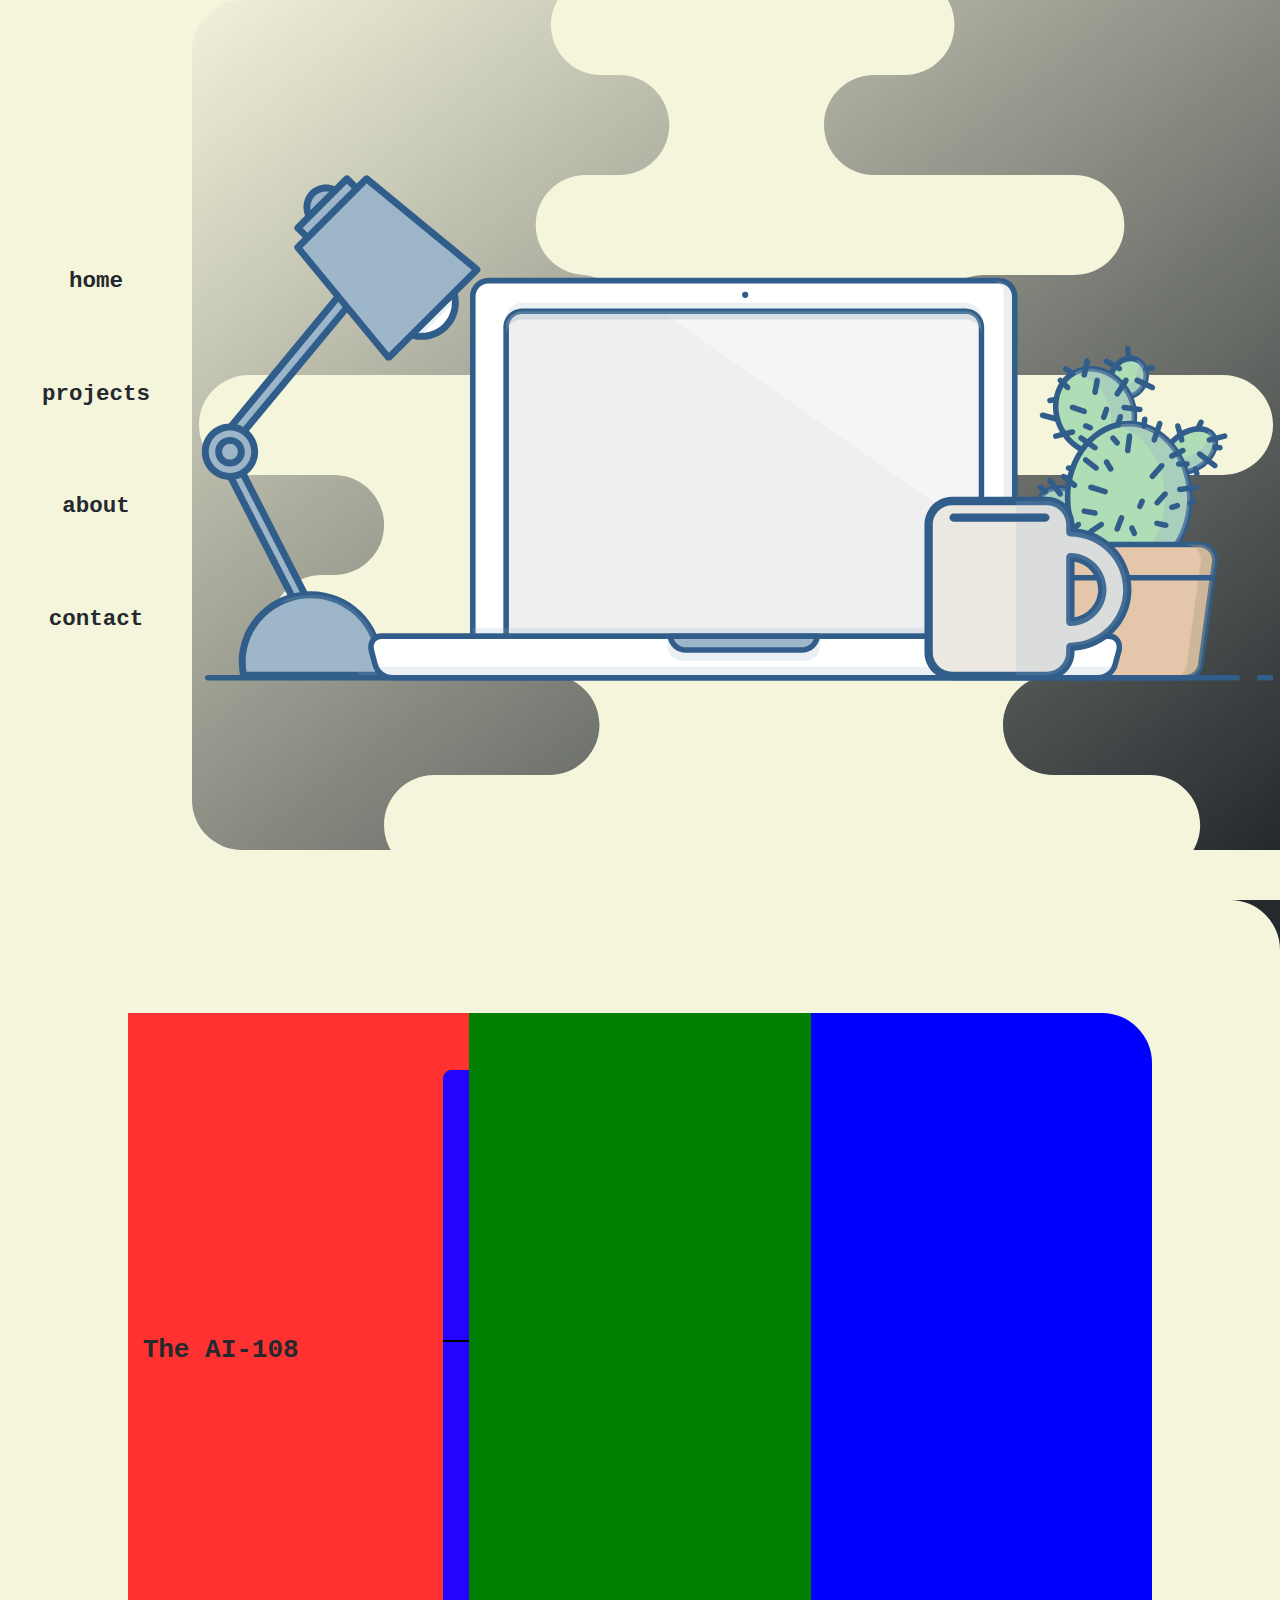
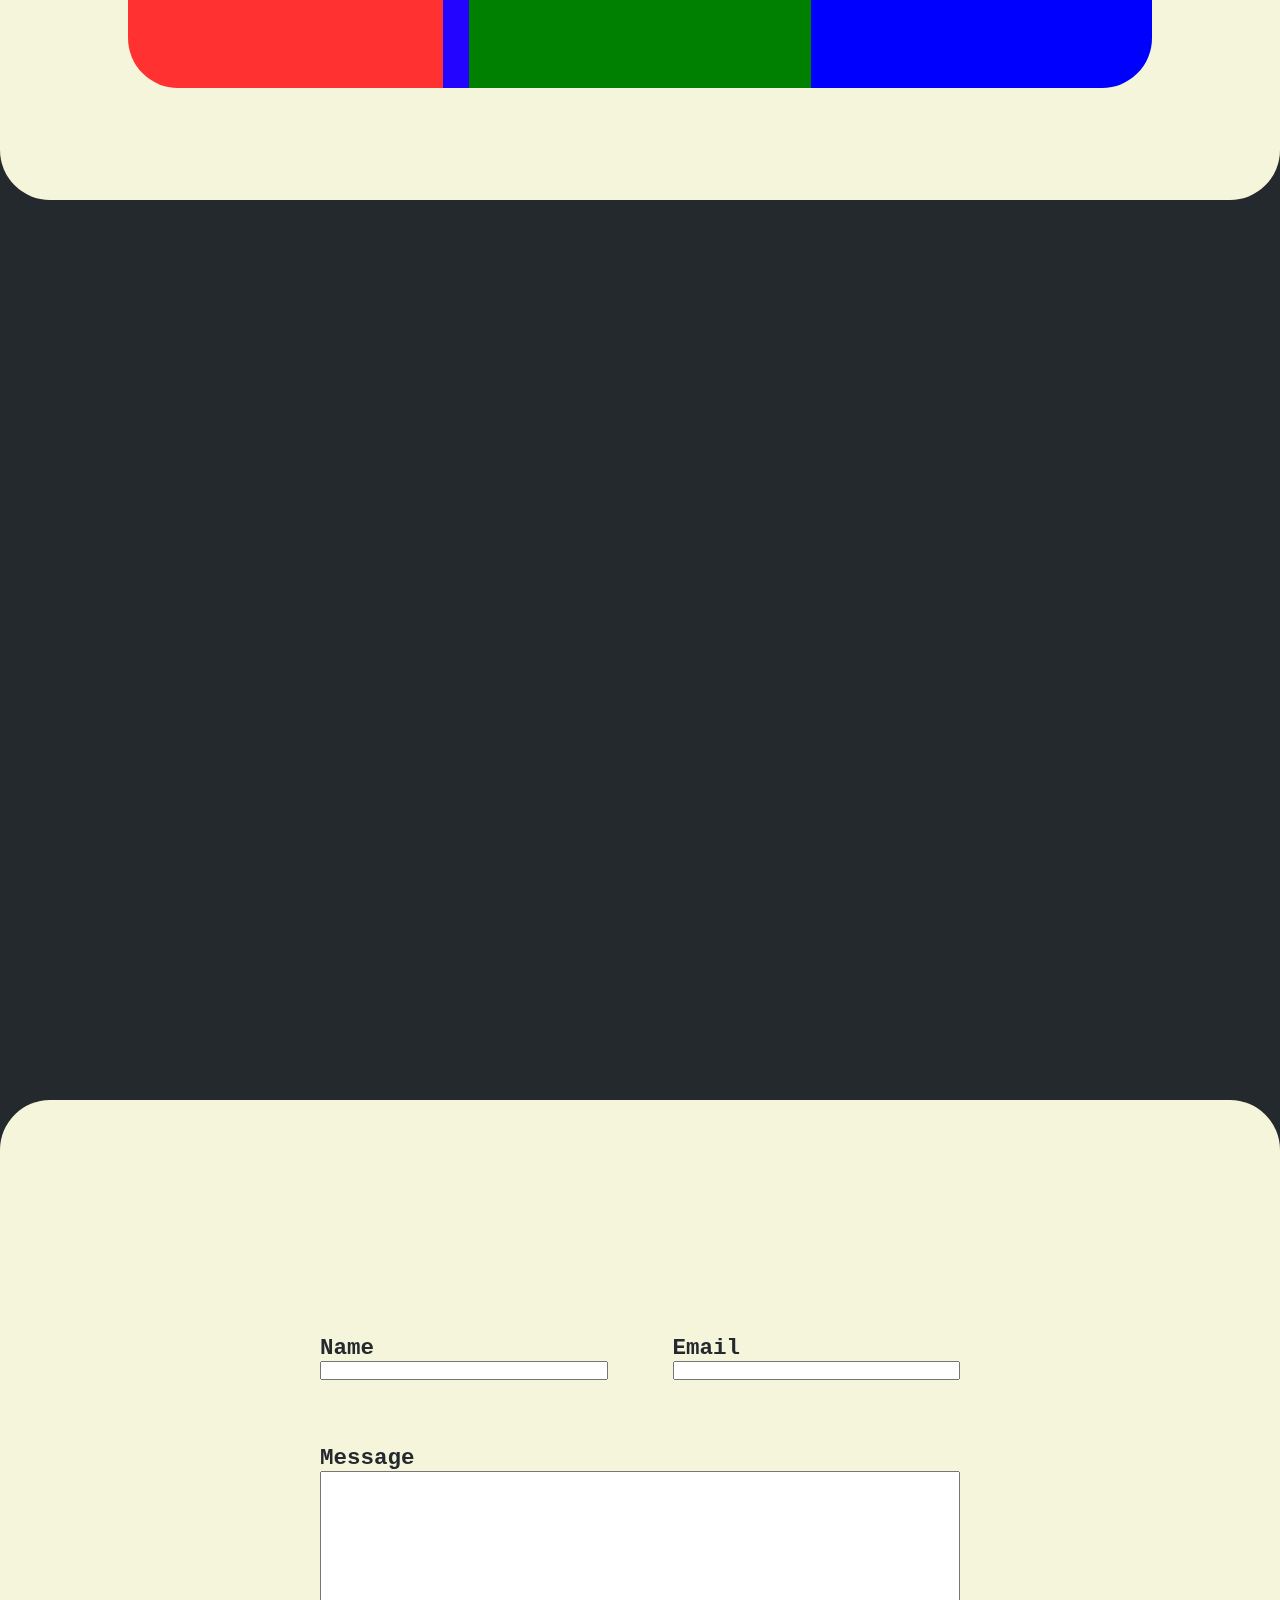
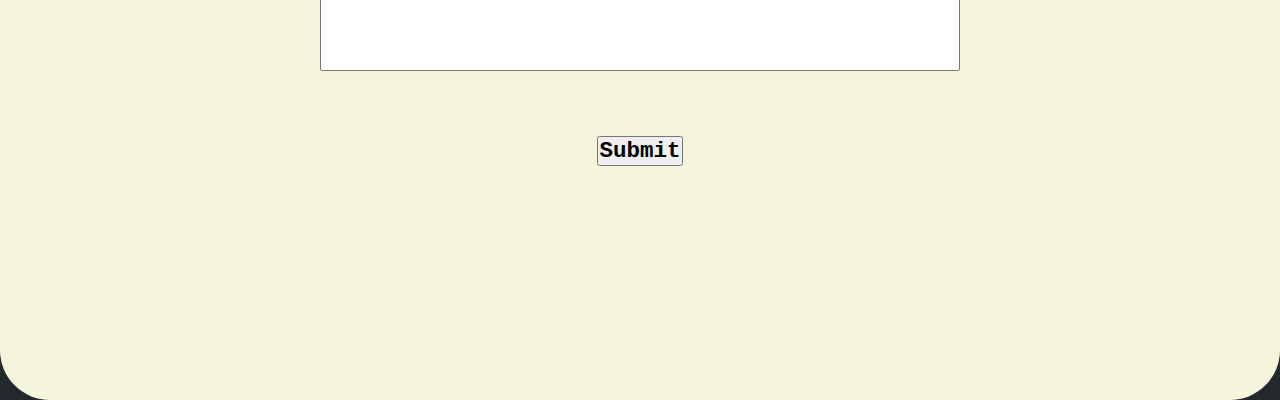
==== index.html @ c9a63738 "Begin Refactoring Code for Responsiveness" ====
<!DOCTYPE html>
<html lang="en">
<head>
    <meta charset="UTF-8">
    <meta name="viewport" content="width=device-width, initial-scale=1.0">
    <title>sadSackCode</title>
    <script src="https://kit.fontawesome.com/7a37f136d9.js" crossorigin="anonymous"></script>
    <link rel="stylesheet" href="style.css">
</head>


<body>

    <nav>
        
        <a class="home__github" href="https://github.com/sadSackCode" target="_blank">
            <i class="home__github__logo fab fa-github"></i>
            <h1 class="home__github__word">github</h1>
        </a>
    
        <ul class="nav-bar">
    
            <li class="nav-bar__home">
                <a href="#home">
                    <h2>home</h2>
                </a>
            </li>
    
            <li class="nav-bar__projects">
                <a href="#projects">
                    <h2>projects</h2>
                </a>
            </li>
    
            <li class="nav-bar__about">
                <a href="#about">
                    <h2>about</h2>
                </a>
            </li>
    
            <li class="nav-bar__contact">
                <a href="#contact">
                    <h2>contact</h2>
                </a>
            </li>
        </ul>

        <ul class="nav-bar-hor nav-bar-hor--hidden">
    
            <li class="nav-bar-hor beige">
                <a href="#home">
                    <h2>home</h2>
                </a>
            </li>
    
            <li class="nav-bar-hor beige">
                <a href="#projects">
                    <h2>projects</h2>
                </a>
            </li>
    
            <li class="nav-bar-hor beige">
                <a href="#about">
                    <h2>about</h2>
                </a>
            </li>
    
            <li class="nav-bar-hor beige">
                <a href="#contact">
                    <h2>contact</h2>
                </a>
            </li>
        </ul>
    </nav>

    <section id="home" class="home">
        <div class="home__image">

            <img class="home__image__background home__image__cloud" src="./resources/cloud.svg">
            <img class="home__image__background home__image__cactus" src="./resources/cactus.svg">
            <img class="home__image__background home__image__lamp" src="./resources/lamp.svg">
            <img class="home__image__background home__image__laptop" src="./resources/laptop.svg">
            <img class="home__image__background home__image__coffeeMug" src="./resources/coffee_mug.svg">
            <img class="home__image__background home__image__table" src="./resources/table.svg">

        </div>
    </section>

    <section id="projects" class="projects">
        <div class="projects__container">

            <a href="" target="_blank" class="projects__project" >
                <h1>The AI-108</h1>
                <img src="/resources/pictures/calculator.png" alt="calculator" class="projects__project__image">
            </a>

            <div class="projects__project"></div>

            <div class="projects__project"></div>

        </div>
    </section>

    <section id="about" class="about">

        <div class="about__card about__card--1">
            <p class="about__text">“We have to continually be jumping off cliffs and developing our wings on the way down” It’s pretty much my life’s theme. It’s how I approached my long standing career in the entertainment industry, my entry into fatherhood, and it’s why I excel as a front-end developer. My driving force to continually learn and self-teach invents new ways of thinking and approach.<br><br>I am proficient in Vanilla Javascript, HTML and CSS — acquiring new skills regularly. I aspire to have a positive influence on technology that is ethically sound and gains the trust of consumers.</p>
        </div>

        <div class="about__card about__card--2">
            <img class="about__photo" src="./resources/pictures/portfolio_image7.JPG" alt="">
        </div>

        <div class="about__card about__card--3">
            <img src="./resources/pictures/portfolio_image5.jpg" alt="" class="about__photo">
        </div>

        <div class="about__card about__card--4">
            <p class="about__text">Lorem ipsum dolor sit amet consectetur, adipisicing elit. Fugiat ducimus totam iusto soluta deleniti illo neque reiciendis dolore, veritatis laudantium corporis tempore vero voluptates. Officia maxime est similique laborum ad libero veniam vitae aut deserunt inventore, ducimus suscipit voluptatem iusto rem cumque? Sequi expedita magnam repellat autem mollitia animi corporis adipisci, at libero in neque aliquid quibusdam consequatur modi voluptas.</p>
        </div>
    </section>

    <section id="contact" class="contact">
        <form class="contact__form" action="results.html" method="GET">
            
            <div id="contact__name" class=contact__form__element>
                <label class="contact__form__label" for="name"><h2>Name</h2></label>
                <input id="name" class="contact__form__input" name="name" type="text" required>
            </div>

            <div id="contact__email" class=contact__form__element>
                <label class="contact__form__label" for="email"><h2>Email</h2></label>
                <input id="email" class="contact__form__input" name="email" type="email" required>
            </div>

            <div id="contact__message" class=contact__form__element>
                <label class="contact__form__label" for="message"><h2>Message</h2></label>
                <textarea id="message" class="contact__form__input contact__form__textarea" name="message" required></textarea>
            </div>

            <button id="contact__submit" type="submit"><h2>Submit</h2></button>
        </form>
    </section>

    <script src="main.js"></script>

</body>
</html>
---- style.css ----
*,
*::before,
*::after {
  margin: 0;
  padding: 0;
  -webkit-box-sizing: border-box;
          box-sizing: border-box;
  font-family: monospace;
}

html {
  width: 100vw;
  overflow: hidden;
  scroll-behavior: smooth;
  overflow-y: scroll;
  -ms-scroll-snap-type: y mandatory;
      scroll-snap-type: y mandatory;
}

body {
  color: #24292e;
  position: relative;
}

section {
  width: 100%;
  height: 100vh;
  scroll-snap-align: start;
}

nav {
  width: 100vw;
  height: 100%;
  display: -ms-grid;
  display: grid;
  -ms-grid-columns: 15vw 1fr;
      grid-template-columns: 15vw 1fr;
  -ms-grid-rows: 25vh 1fr 325vh;
      grid-template-rows: 25vh 1fr 325vh;
      grid-template-areas: "github     nav-bar-hor" "nav-bar    ." ".          .";
  position: absolute;
}

li {
  list-style: none;
}

a {
  color: #24292e;
  text-decoration: none;
}

h2 {
  font-size: clamp(1rem, 2.5vh, 5rem);
}

#contact__name {
  -ms-grid-row: 1;
  -ms-grid-column: 1;
  grid-area: name;
}

#contact__email {
  -ms-grid-row: 1;
  -ms-grid-column: 2;
  grid-area: email;
}

#contact__message {
  -ms-grid-row: 2;
  -ms-grid-column: 1;
  -ms-grid-column-span: 2;
  grid-area: message;
}

#contact__submit {
  -ms-grid-row: 3;
  -ms-grid-column: 1;
  -ms-grid-column-span: 2;
  grid-area: submit;
}

.nav-bar {
  width: 100%;
  height: 100%;
  -ms-grid-row: 2;
  -ms-grid-column: 1;
  grid-area: nav-bar;
  display: -ms-grid;
  display: grid;
  -ms-grid-rows: (1fr)[4];
      grid-template-rows: repeat(4, 1fr);
  -webkit-box-align: center;
      -ms-flex-align: center;
          align-items: center;
}

.nav-bar-hor {
  width: 100%;
  -ms-grid-row: 1;
  -ms-grid-column: 2;
  grid-area: nav-bar-hor;
  -ms-grid-column: 1;
      grid-column-start: 1;
  display: -webkit-box;
  display: -ms-flexbox;
  display: flex;
  -webkit-box-pack: space-evenly;
      -ms-flex-pack: space-evenly;
          justify-content: space-evenly;
  -webkit-box-align: start;
      -ms-flex-align: start;
          align-items: start;
  position: -webkit-sticky;
  position: sticky;
  top: 2vh;
  -webkit-transform: translateX(0);
          transform: translateX(0);
  -webkit-transition: -webkit-transform 200ms;
  transition: -webkit-transform 200ms;
  transition: transform 200ms;
  transition: transform 200ms, -webkit-transform 200ms;
}

.nav-bar-hor--hidden {
  -webkit-transform: translateX(-100%);
          transform: translateX(-100%);
}

.nav-bar__home, .nav-bar__projects, .nav-bar__about, .nav-bar__contact {
  text-align: center;
}

.nav-bar__home > a, .nav-bar__projects > a, .nav-bar__about > a, .nav-bar__contact > a {
  width: 100%;
  background-color: beige;
  border-radius: 20px;
  padding: 0.5em 1em;
  display: inline-block;
}

.home {
  background-color: beige;
  grid-area: home;
  z-index: -1;
}

.home__image {
  width: 85%;
  height: calc(100vh - 50px);
  border-radius: 50px 0 0 50px;
  background-image: -webkit-gradient(linear, left top, right bottom, from(rgba(36, 41, 46, 0.01)), to(#24292e));
  background-image: linear-gradient(to bottom right, rgba(36, 41, 46, 0.01), #24292e);
  display: -ms-grid;
  display: grid;
  place-items: center;
  position: relative;
  float: right;
  overflow: hidden;
}

.home__image__background {
  height: 100vh;
  position: absolute;
  -webkit-transform-origin: 70% 80%;
          transform-origin: 70% 80%;
  -webkit-animation-play-state: paused;
          animation-play-state: paused;
  -webkit-animation-delay: calc(var(--scroll) * -2000ms);
          animation-delay: calc(var(--scroll) * -2000ms);
  -webkit-animation-duration: 1000ms;
          animation-duration: 1000ms;
  -webkit-animation-iteration-count: 1;
          animation-iteration-count: 1;
  -webkit-animation-fill-mode: both;
          animation-fill-mode: both;
}

.home__image__cactus {
  -webkit-animation-name: cactusFly;
          animation-name: cactusFly;
}

.home__image__coffeeMug {
  -webkit-animation-name: mugFall;
          animation-name: mugFall;
}

.home__image__table {
  -webkit-animation-name: tableFall;
          animation-name: tableFall;
  -webkit-animation-duration: 500ms;
          animation-duration: 500ms;
}

.home__image__lamp {
  -webkit-animation-name: lampFall;
          animation-name: lampFall;
  -webkit-animation-timing-function: ease-in;
          animation-timing-function: ease-in;
}

.home__image__laptop {
  -webkit-animation-name: laptopFall;
          animation-name: laptopFall;
}

.home__github {
  width: 100%;
  height: 20%;
  -ms-grid-row: 1;
  -ms-grid-column: 1;
  grid-area: github;
  display: -ms-grid;
  display: grid;
      grid-template-areas: "logo";
  place-items: center;
  place-self: center;
}

.home__github:hover .home__github__logo,
.home__github:focus .home__github__logo {
  -webkit-transform: translateX(-5vw);
          transform: translateX(-5vw);
}

.home__github:hover .home__github__word,
.home__github:focus .home__github__word {
  -webkit-transform: translateX(0);
          transform: translateX(0);
  -webkit-clip-path: inset(0%);
          clip-path: inset(0%);
}

.home__github__logo {
  -ms-grid-row: 1;
  -ms-grid-column: 1;
  grid-area: logo;
  font-size: 4vw;
  padding: 0.1em;
  border-radius: 50%;
  color: #24292e;
  background-color: beige;
  position: relative;
  z-index: 20;
  -webkit-transition: -webkit-transform 200ms;
  transition: -webkit-transform 200ms;
  transition: transform 200ms;
  transition: transform 200ms, -webkit-transform 200ms;
}

.home__github__word {
  width: 100%;
  font-size: clamp(1rem, 1.5vw, 5rem);
  text-align: right;
  padding: 0.125em 1em;
  border-radius: 0 30px 30px 0;
  color: beige;
  background-color: #24292e;
  -ms-grid-row: 1;
  -ms-grid-column: 1;
  grid-area: logo;
  position: relative;
  z-index: 15;
  -webkit-transform: translateX(-50%);
          transform: translateX(-50%);
  -webkit-clip-path: inset(0% 50% 0% 0%);
          clip-path: inset(0% 50% 0% 0%);
  -webkit-transition: -webkit-transform 200ms, -webkit-clip-path 200ms;
  transition: -webkit-transform 200ms, -webkit-clip-path 200ms;
  transition: transform 200ms, clip-path 200ms;
  transition: transform 200ms, clip-path 200ms, -webkit-transform 200ms, -webkit-clip-path 200ms;
}

.projects {
  border-radius: 0 50px 50px 50px;
  background-color: beige;
  display: -ms-grid;
  display: grid;
  justify-items: center;
  -webkit-box-align: center;
      -ms-flex-align: center;
          align-items: center;
  top: -50px;
}

.projects::before {
  content: "";
  width: 100%;
  height: 100%;
  background-color: #24292e;
  position: absolute;
  top: 0;
  left: 0;
  z-index: -1;
}

.projects__container {
  width: 80%;
  height: 75%;
  border-radius: 0 50px 50px 50px;
  overflow: hidden;
  display: -webkit-box;
  display: -ms-flexbox;
  display: flex;
}

.projects__project {
  width: 1%;
  height: 100%;
  -webkit-box-flex: 1;
      -ms-flex-positive: 1;
          flex-grow: 1;
  -webkit-transition: flex-grow 500ms 100ms ease-in-out, -webkit-box-flex 500ms 100ms ease-in-out;
  transition: flex-grow 500ms 100ms ease-in-out, -webkit-box-flex 500ms 100ms ease-in-out;
  transition: flex-grow 500ms 100ms ease-in-out;
  transition: flex-grow 500ms 100ms ease-in-out, -webkit-box-flex 500ms 100ms ease-in-out, -ms-flex-positive 500ms 100ms ease-in-out;
  display: -ms-grid;
  display: grid;
  place-items: center;
  position: relative;
}

.projects__project h1 {
  position: absolute;
  right: 0;
  margin-right: 50%;
}

.projects__project__image {
  height: 90%;
  width: auto;
  position: relative;
  left: 50%;
  -webkit-transition: left 500ms 100ms ease-in-out;
  transition: left 500ms 100ms ease-in-out;
}

.projects__project:nth-child(1) {
  background-color: #ff3131;
}

.projects__project:nth-child(2) {
  background-color: green;
}

.projects__project:nth-child(3) {
  background-color: blue;
}

.projects__project:hover {
  -webkit-box-flex: 10;
      -ms-flex-positive: 10;
          flex-grow: 10;
}

.projects__project:hover .projects__project__image {
  left: 25%;
}

.about {
  background-color: #24292e;
  display: -ms-grid;
  display: grid;
  -ms-grid-columns: 4fr (1fr)[4] 4fr;
      grid-template-columns: 4fr repeat(4, 1fr) 4fr;
  -ms-grid-rows: 3.5rem (1fr)[3];
      grid-template-rows: 3.5rem repeat(3, 1fr);
      grid-template-areas: ".      .      .     .     .      ." "text1  text1  text1 text1 media1 media1" "media2 media2 .     .     media1 media1" "media2 media2 text2 text2 text2  text2";
}

.about__card--1, .about__card--2, .about__card--3, .about__card--4 {
  position: relative;
  -webkit-box-shadow: -5px -5px 10px rgba(255, 255, 255, 0.05), 5px 5px 15px rgba(0, 0, 0, 0.5);
          box-shadow: -5px -5px 10px rgba(255, 255, 255, 0.05), 5px 5px 15px rgba(0, 0, 0, 0.5);
  overflow: hidden;
  margin: 1vh;
  opacity: 0;
}

.about__card--1 {
  border-radius: 50px 0 50px 0;
  border-top: 4px solid #305dBa;
  border-left: 4px solid #305dBa;
  margin-top: 4vh;
  margin-left: 4vh;
  -ms-grid-row: 2;
  -ms-grid-column: 1;
  -ms-grid-column-span: 4;
  grid-area: text1;
  -webkit-transform: translate(-50%);
          transform: translate(-50%);
  -webkit-transition: opacity 500ms 750ms, -webkit-transform 500ms 750ms;
  transition: opacity 500ms 750ms, -webkit-transform 500ms 750ms;
  transition: transform 500ms 750ms, opacity 500ms 750ms;
  transition: transform 500ms 750ms, opacity 500ms 750ms, -webkit-transform 500ms 750ms;
}

.about__card--2 {
  border-radius: 0 50px 0 50px;
  border-top: 4px solid #305dBa;
  border-right: 4px solid #305dBa;
  margin-top: 4vh;
  margin-right: 4vh;
  -ms-grid-row: 2;
  -ms-grid-row-span: 2;
  -ms-grid-column: 5;
  -ms-grid-column-span: 2;
  grid-area: media1;
  -webkit-transform: translateY(50%);
          transform: translateY(50%);
  -webkit-transition: opacity 500ms 250ms, -webkit-transform 500ms 250ms;
  transition: opacity 500ms 250ms, -webkit-transform 500ms 250ms;
  transition: transform 500ms 250ms, opacity 500ms 250ms;
  transition: transform 500ms 250ms, opacity 500ms 250ms, -webkit-transform 500ms 250ms;
}

.about__card--3 {
  border-radius: 0 50px 0 50px;
  border-bottom: 4px solid #305dBa;
  border-left: 4px solid #305dBa;
  margin-bottom: 4vh;
  margin-left: 4vh;
  -ms-grid-row: 3;
  -ms-grid-row-span: 2;
  -ms-grid-column: 1;
  -ms-grid-column-span: 2;
  grid-area: media2;
  -webkit-transform: translateY(-50%);
          transform: translateY(-50%);
  -webkit-transition: opacity 500ms 250ms, -webkit-transform 500ms 250ms;
  transition: opacity 500ms 250ms, -webkit-transform 500ms 250ms;
  transition: transform 500ms 250ms, opacity 500ms 250ms;
  transition: transform 500ms 250ms, opacity 500ms 250ms, -webkit-transform 500ms 250ms;
}

.about__card--4 {
  border-radius: 50px 0 50px 0;
  border-right: 4px solid #305dBa;
  border-bottom: 4px solid #305dBa;
  margin-bottom: 4vh;
  margin-right: 4vh;
  -ms-grid-row: 4;
  -ms-grid-column: 3;
  -ms-grid-column-span: 4;
  grid-area: text2;
  -webkit-transform: translate(50%);
          transform: translate(50%);
  -webkit-transition: opacity 500ms 750ms, -webkit-transform 500ms 750ms;
  transition: opacity 500ms 750ms, -webkit-transform 500ms 750ms;
  transition: transform 500ms 750ms, opacity 500ms 750ms;
  transition: transform 500ms 750ms, opacity 500ms 750ms, -webkit-transform 500ms 750ms;
}

.about__text {
  height: 100%;
  padding: 3em;
  background-color: #24292e;
  color: beige;
  font-size: clamp(2rem, 1vw, 5rem);
  display: block;
}

.about__photo {
  width: 100%;
  height: 100%;
  -o-object-fit: cover;
     object-fit: cover;
}

.appear {
  opacity: 1;
  -webkit-transform: translate(0);
          transform: translate(0);
}

.contact {
  border-radius: 50px 50px 50px 50px;
  font-size: 3rem;
  background-color: beige;
  display: -ms-grid;
  display: grid;
  place-items: center;
}

.contact::before {
  content: "";
  width: 100%;
  height: 150%;
  background-color: #24292e;
  position: absolute;
  top: -50%;
  left: 0;
  z-index: -2;
}

.contact__form {
  width: 50%;
  display: -ms-grid;
  display: grid;
  -ms-grid-columns: 1fr 1fr;
      grid-template-columns: 1fr 1fr;
      grid-template-areas: "name       email" "message    message" "submit     submit";
  gap: 5rem;
  justify-items: center;
  position: relative;
  z-index: 10;
}

.contact__form__element {
  width: 100%;
  display: -ms-grid;
  display: grid;
  -ms-grid-rows: auto 1fr;
      grid-template-rows: auto 1fr;
}

.contact__form__textarea {
  width: 100%;
  height: 15em;
  resize: none;
}

.beige {
  background-color: beige;
  width: 12em;
  height: 2em;
  border-radius: 30px;
  display: -ms-grid;
  display: grid;
  place-items: center;
}

@-webkit-keyframes cactusFly {
  to {
    -webkit-transform: translate(-30%, -50%) rotate(-30deg);
            transform: translate(-30%, -50%) rotate(-30deg);
  }
}

@keyframes cactusFly {
  to {
    -webkit-transform: translate(-30%, -50%) rotate(-30deg);
            transform: translate(-30%, -50%) rotate(-30deg);
  }
}

@-webkit-keyframes mugFall {
  to {
    -webkit-transform: translate(-8%, 1%) rotate(-20deg);
            transform: translate(-8%, 1%) rotate(-20deg);
  }
}

@keyframes mugFall {
  to {
    -webkit-transform: translate(-8%, 1%) rotate(-20deg);
            transform: translate(-8%, 1%) rotate(-20deg);
  }
}

@-webkit-keyframes tableFall {
  0% {
    -webkit-transform: rotate(0deg);
            transform: rotate(0deg);
  }
  12% {
    -webkit-transform: rotate(-2.178deg);
            transform: rotate(-2.178deg);
  }
  24% {
    -webkit-transform: rotate(-8.712deg);
            transform: rotate(-8.712deg);
  }
  36% {
    -webkit-transform: rotate(-19.602deg);
            transform: rotate(-19.602deg);
  }
  54% {
    -webkit-transform: rotate(-15.004deg);
            transform: rotate(-15.004deg);
  }
  74% {
    -webkit-transform: rotate(-19.674deg);
            transform: rotate(-19.674deg);
  }
  82% {
    -webkit-transform: rotate(-18.75deg);
            transform: rotate(-18.75deg);
  }
  92% {
    -webkit-transform: rotate(-19.868deg);
            transform: rotate(-19.868deg);
  }
  96% {
    -webkit-transform: rotate(-19.692deg);
            transform: rotate(-19.692deg);
  }
  100% {
    -webkit-transform: rotate(-20deg);
            transform: rotate(-20deg);
  }
}

@keyframes tableFall {
  0% {
    -webkit-transform: rotate(0deg);
            transform: rotate(0deg);
  }
  12% {
    -webkit-transform: rotate(-2.178deg);
            transform: rotate(-2.178deg);
  }
  24% {
    -webkit-transform: rotate(-8.712deg);
            transform: rotate(-8.712deg);
  }
  36% {
    -webkit-transform: rotate(-19.602deg);
            transform: rotate(-19.602deg);
  }
  54% {
    -webkit-transform: rotate(-15.004deg);
            transform: rotate(-15.004deg);
  }
  74% {
    -webkit-transform: rotate(-19.674deg);
            transform: rotate(-19.674deg);
  }
  82% {
    -webkit-transform: rotate(-18.75deg);
            transform: rotate(-18.75deg);
  }
  92% {
    -webkit-transform: rotate(-19.868deg);
            transform: rotate(-19.868deg);
  }
  96% {
    -webkit-transform: rotate(-19.692deg);
            transform: rotate(-19.692deg);
  }
  100% {
    -webkit-transform: rotate(-20deg);
            transform: rotate(-20deg);
  }
}

@-webkit-keyframes lampFall {
  40% {
    -webkit-transform: translate(0%, 31%) rotate(10deg);
            transform: translate(0%, 31%) rotate(10deg);
  }
  60% {
    -webkit-transform: translate(0%, 2%) rotate(-18deg);
            transform: translate(0%, 2%) rotate(-18deg);
  }
  100% {
    -webkit-transform: translate(-20%, 10%) rotate(-20deg);
            transform: translate(-20%, 10%) rotate(-20deg);
  }
}

@keyframes lampFall {
  40% {
    -webkit-transform: translate(0%, 31%) rotate(10deg);
            transform: translate(0%, 31%) rotate(10deg);
  }
  60% {
    -webkit-transform: translate(0%, 2%) rotate(-18deg);
            transform: translate(0%, 2%) rotate(-18deg);
  }
  100% {
    -webkit-transform: translate(-20%, 10%) rotate(-20deg);
            transform: translate(-20%, 10%) rotate(-20deg);
  }
}

@-webkit-keyframes laptopFall {
  to {
    -webkit-transform: translate(-10%) rotate(-15deg);
            transform: translate(-10%) rotate(-15deg);
  }
}

@keyframes laptopFall {
  to {
    -webkit-transform: translate(-10%) rotate(-15deg);
            transform: translate(-10%) rotate(-15deg);
  }
}

@-webkit-keyframes swipeOut {
  20% {
    -webkit-clip-path: inset(0% 0% 0% 0%);
            clip-path: inset(0% 0% 0% 0%);
  }
  80% {
    -webkit-clip-path: inset(0% 0% 0% 0%);
            clip-path: inset(0% 0% 0% 0%);
  }
  100% {
    -webkit-clip-path: inset(0% 50% 0% 50%);
            clip-path: inset(0% 50% 0% 50%);
  }
}

@keyframes swipeOut {
  20% {
    -webkit-clip-path: inset(0% 0% 0% 0%);
            clip-path: inset(0% 0% 0% 0%);
  }
  80% {
    -webkit-clip-path: inset(0% 0% 0% 0%);
            clip-path: inset(0% 0% 0% 0%);
  }
  100% {
    -webkit-clip-path: inset(0% 50% 0% 50%);
            clip-path: inset(0% 50% 0% 50%);
  }
}

@-webkit-keyframes slideIn {
  to {
    -webkit-transform: translate(0);
            transform: translate(0);
  }
}

@keyframes slideIn {
  to {
    -webkit-transform: translate(0);
            transform: translate(0);
  }
}
/*# sourceMappingURL=style.css.map */
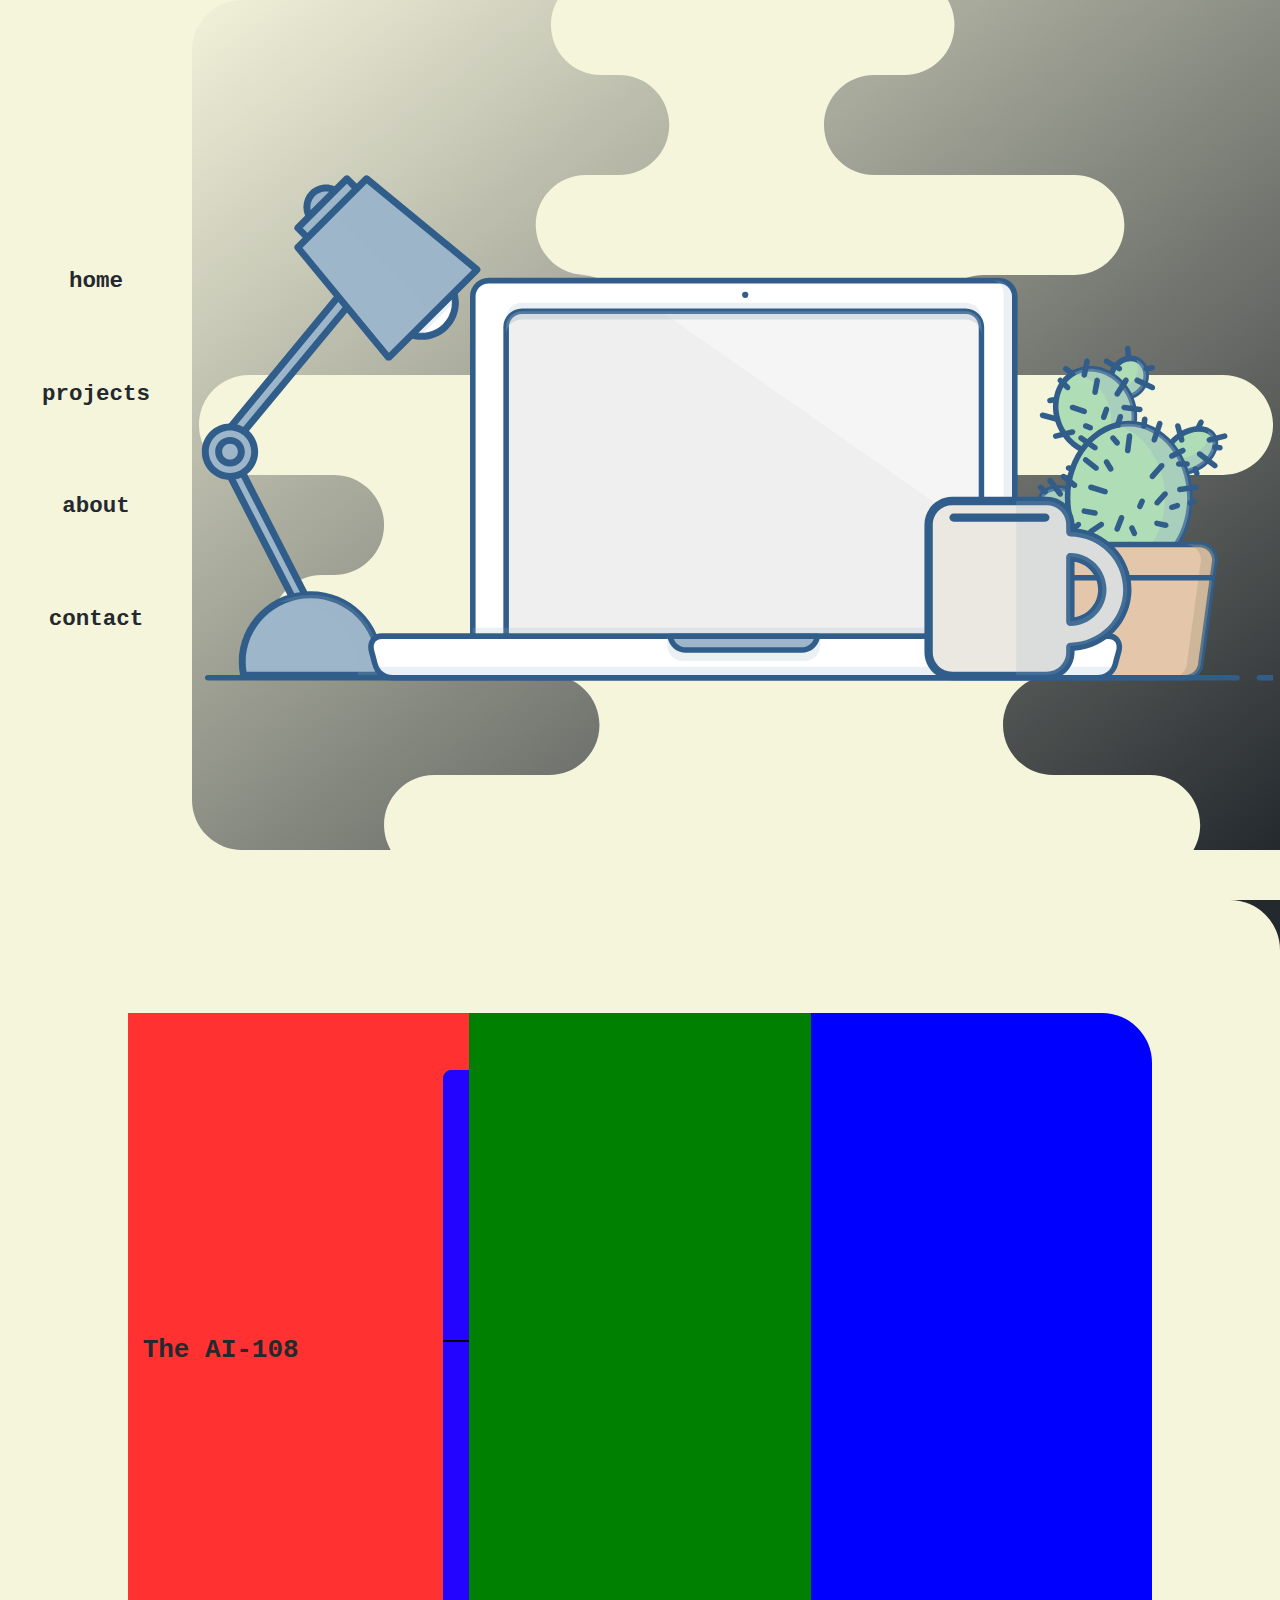
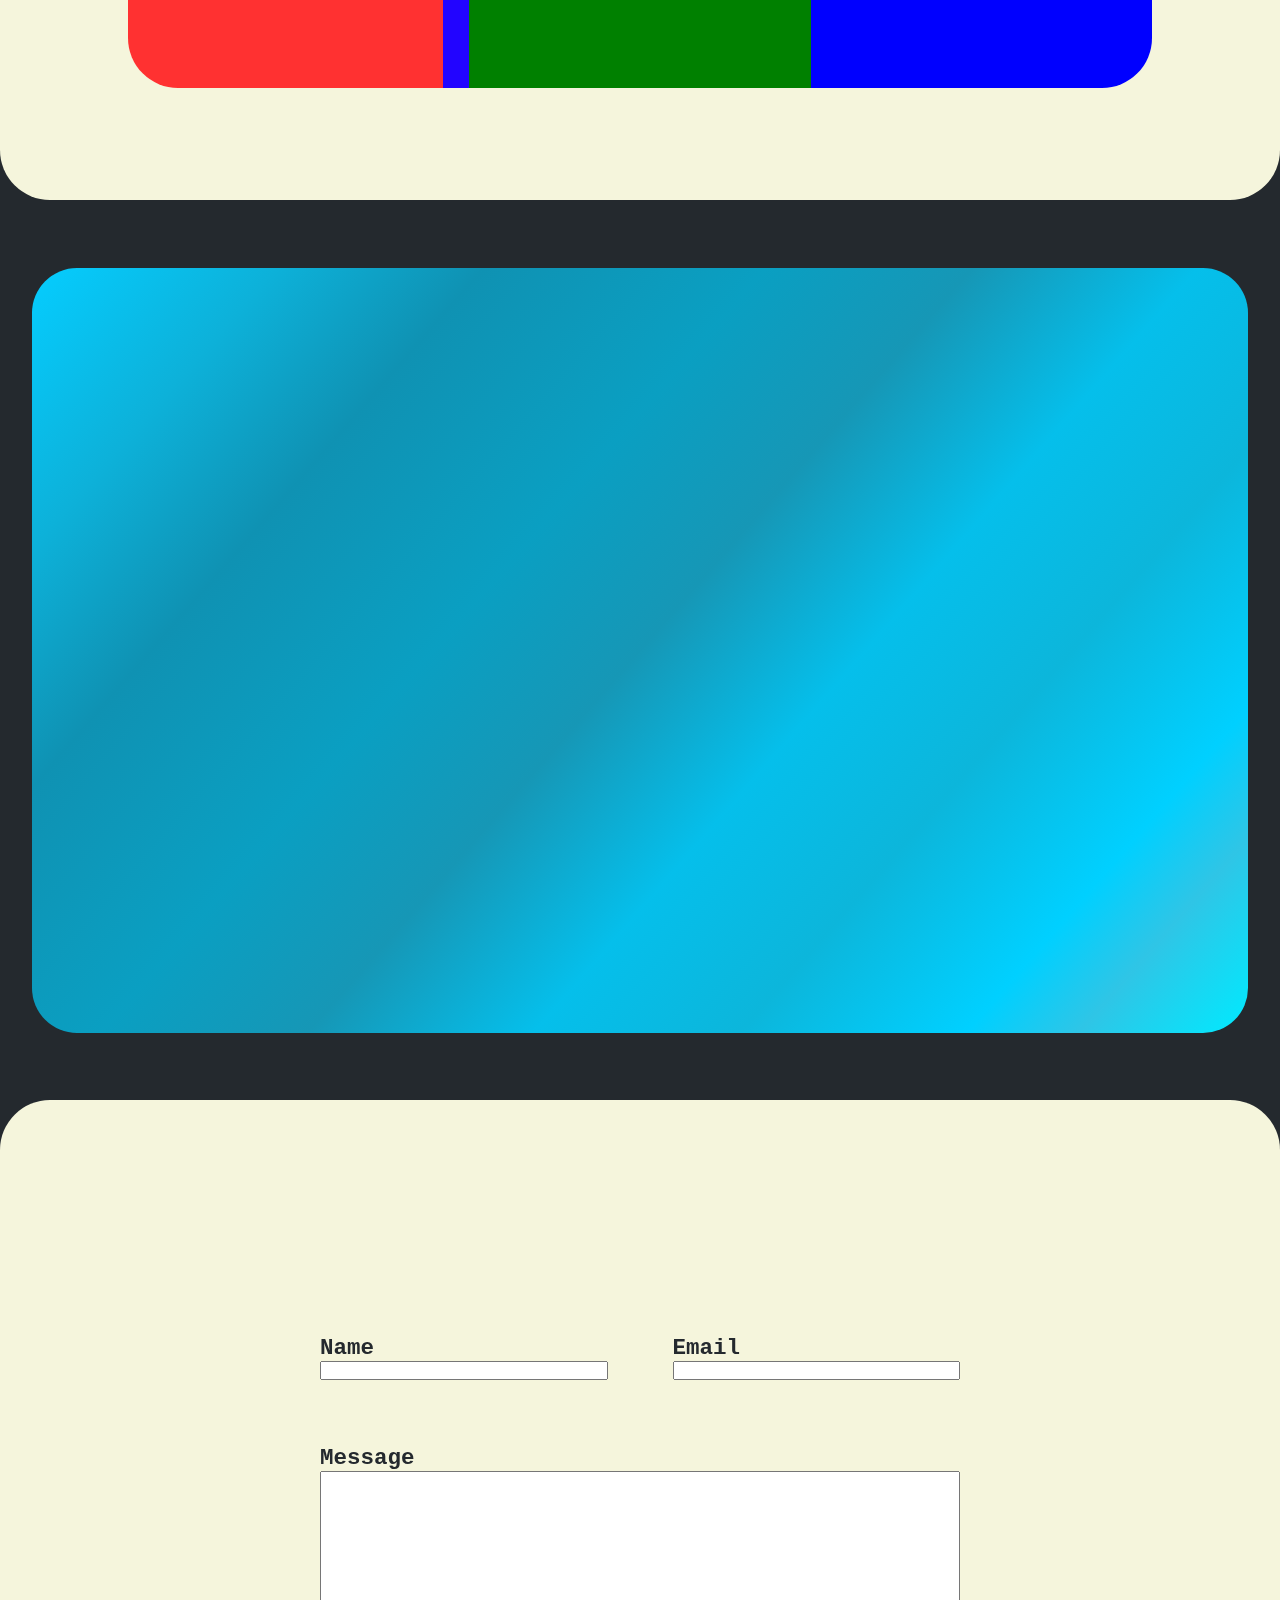
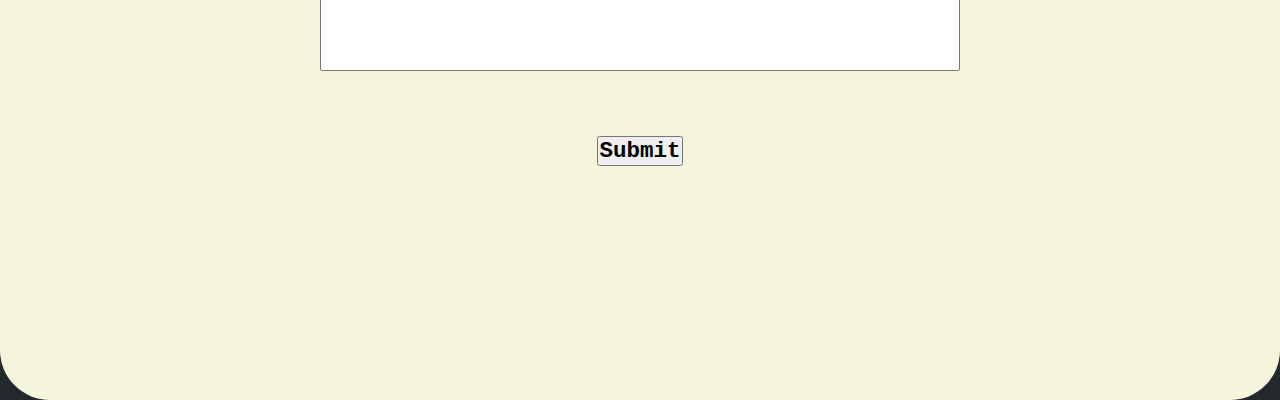
==== commit a1ef3692: "Restructure Document Tree" ====
--- a/index.html
+++ b/index.html
@@ -5,7 +5,7 @@
     <meta name="viewport" content="width=device-width, initial-scale=1.0">
     <title>sadSackCode</title>
     <script src="https://kit.fontawesome.com/7a37f136d9.js" crossorigin="anonymous"></script>
-    <link rel="stylesheet" href="style.css">
+    <link rel="stylesheet" href="./resources/css/style.css">
 </head>
 
 
@@ -20,25 +20,25 @@
     
         <ul class="nav-bar">
     
-            <li class="nav-bar__home">
+            <li class="nav-bar__item">
                 <a href="#home">
                     <h2>home</h2>
                 </a>
             </li>
     
-            <li class="nav-bar__projects">
+            <li class="nav-bar__item">
                 <a href="#projects">
                     <h2>projects</h2>
                 </a>
             </li>
     
-            <li class="nav-bar__about">
+            <li class="nav-bar__item">
                 <a href="#about">
                     <h2>about</h2>
                 </a>
             </li>
     
-            <li class="nav-bar__contact">
+            <li class="nav-bar__item">
                 <a href="#contact">
                     <h2>contact</h2>
                 </a>
@@ -47,25 +47,25 @@
 
         <ul class="nav-bar-hor nav-bar-hor--hidden">
     
-            <li class="nav-bar-hor beige">
+            <li class="nav-bar-hor__item">
                 <a href="#home">
                     <h2>home</h2>
                 </a>
             </li>
     
-            <li class="nav-bar-hor beige">
+            <li class="nav-bar-hor__item">
                 <a href="#projects">
                     <h2>projects</h2>
                 </a>
             </li>
     
-            <li class="nav-bar-hor beige">
+            <li class="nav-bar-hor__item">
                 <a href="#about">
                     <h2>about</h2>
                 </a>
             </li>
     
-            <li class="nav-bar-hor beige">
+            <li class="nav-bar-hor__item">
                 <a href="#contact">
                     <h2>contact</h2>
                 </a>
@@ -103,20 +103,23 @@
 
     <section id="about" class="about">
 
-        <div class="about__card about__card--1">
-            <p class="about__text">“We have to continually be jumping off cliffs and developing our wings on the way down” It’s pretty much my life’s theme. It’s how I approached my long standing career in the entertainment industry, my entry into fatherhood, and it’s why I excel as a front-end developer. My driving force to continually learn and self-teach invents new ways of thinking and approach.<br><br>I am proficient in Vanilla Javascript, HTML and CSS — acquiring new skills regularly. I aspire to have a positive influence on technology that is ethically sound and gains the trust of consumers.</p>
-        </div>
+        <div class="about__container">
+            <div class="about__card about__card--1">
+                <h3>“We have to continually be jumping off cliffs and developing our wings on the way down”</h3>
+                <h3 style="text-align: right;">--Kurt Vonnegut, Jr</h3>
+            </div>
 
-        <div class="about__card about__card--2">
-            <img class="about__photo" src="./resources/pictures/portfolio_image7.JPG" alt="">
-        </div>
+            <div class="about__card about__card--2">
+                <img class="about__photo" src="./resources/pictures/portfolio_image7.JPG" alt="">
+            </div>
 
-        <div class="about__card about__card--3">
-            <img src="./resources/pictures/portfolio_image5.jpg" alt="" class="about__photo">
-        </div>
+            <div class="about__card about__card--3">
+                <img src="./resources/pictures/portfolio_image5.jpg" alt="" class="about__photo">
+            </div>
 
-        <div class="about__card about__card--4">
-            <p class="about__text">Lorem ipsum dolor sit amet consectetur, adipisicing elit. Fugiat ducimus totam iusto soluta deleniti illo neque reiciendis dolore, veritatis laudantium corporis tempore vero voluptates. Officia maxime est similique laborum ad libero veniam vitae aut deserunt inventore, ducimus suscipit voluptatem iusto rem cumque? Sequi expedita magnam repellat autem mollitia animi corporis adipisci, at libero in neque aliquid quibusdam consequatur modi voluptas.</p>
+            <div class="about__card about__card--4">
+                <p>It’s pretty much my life’s theme. It’s how I approached my long standing career in the entertainment industry, my entry into fatherhood, and it’s why I excel as a front-end developer. My driving force to continually learn and self-teach invents new ways of thinking and approach.<br><br>I am proficient in Vanilla Javascript, HTML and CSS — acquiring new skills regularly. I aspire to have a positive influence on technology that is ethically sound and gains the trust of consumers.</p>
+            </div>
         </div>
     </section>
 
--- a/resources/css/style.css
+++ b/resources/css/style.css
@@ -0,0 +1,734 @@
+*,
+*::before,
+*::after {
+  margin: 0;
+  padding: 0;
+  -webkit-box-sizing: border-box;
+          box-sizing: border-box;
+  font-family: monospace;
+}
+
+html {
+  width: 100vw;
+  overflow: hidden;
+  scroll-behavior: smooth;
+  overflow-y: scroll;
+  -ms-scroll-snap-type: y mandatory;
+      scroll-snap-type: y mandatory;
+}
+
+body {
+  color: #24292e;
+  position: relative;
+}
+
+section {
+  width: 100%;
+  height: 100vh;
+  scroll-snap-align: start;
+}
+
+nav {
+  width: 100vw;
+  height: 100%;
+  display: -ms-grid;
+  display: grid;
+  -ms-grid-columns: 15vw 1fr;
+      grid-template-columns: 15vw 1fr;
+  -ms-grid-rows: 25vh 1fr 325vh;
+      grid-template-rows: 25vh 1fr 325vh;
+      grid-template-areas: "github     nav-bar-hor" "nav-bar    ." ".          .";
+  position: absolute;
+}
+
+li {
+  list-style: none;
+}
+
+a {
+  color: #24292e;
+  text-decoration: none;
+}
+
+h2 {
+  font-size: clamp(1rem, 2.5vh, 5rem);
+}
+
+h3 {
+  font-size: clamp(1rem, 2.5vh, 3rem);
+  line-height: 1.5;
+}
+
+p {
+  font-size: clamp(1rem, 1.5vh, 2rem);
+  line-height: 1.5;
+}
+
+#contact__name {
+  -ms-grid-row: 1;
+  -ms-grid-column: 1;
+  grid-area: name;
+}
+
+#contact__email {
+  -ms-grid-row: 1;
+  -ms-grid-column: 2;
+  grid-area: email;
+}
+
+#contact__message {
+  -ms-grid-row: 2;
+  -ms-grid-column: 1;
+  -ms-grid-column-span: 2;
+  grid-area: message;
+}
+
+#contact__submit {
+  -ms-grid-row: 3;
+  -ms-grid-column: 1;
+  -ms-grid-column-span: 2;
+  grid-area: submit;
+}
+
+.nav-bar {
+  width: 100%;
+  height: 100%;
+  -ms-grid-row: 2;
+  -ms-grid-column: 1;
+  grid-area: nav-bar;
+  display: -ms-grid;
+  display: grid;
+  -ms-grid-rows: (1fr)[4];
+      grid-template-rows: repeat(4, 1fr);
+  place-items: center;
+}
+
+.nav-bar__item {
+  width: 100%;
+  text-align: center;
+}
+
+.nav-bar-hor {
+  width: 100%;
+  -ms-grid-row: 1;
+  -ms-grid-column: 2;
+  grid-area: nav-bar-hor;
+  -ms-grid-column: 1;
+      grid-column-start: 1;
+  display: -webkit-box;
+  display: -ms-flexbox;
+  display: flex;
+  -webkit-box-pack: space-evenly;
+      -ms-flex-pack: space-evenly;
+          justify-content: space-evenly;
+  -webkit-box-align: start;
+      -ms-flex-align: start;
+          align-items: start;
+  position: -webkit-sticky;
+  position: sticky;
+  top: 1.5vh;
+  -webkit-transform: translateX(0);
+          transform: translateX(0);
+  -webkit-transition: -webkit-transform 200ms;
+  transition: -webkit-transform 200ms;
+  transition: transform 200ms;
+  transition: transform 200ms, -webkit-transform 200ms;
+}
+
+.nav-bar-hor__item {
+  background-color: beige;
+  width: 12vw;
+  height: 4vh;
+  border-radius: 30px;
+  display: -ms-grid;
+  display: grid;
+  place-items: center;
+}
+
+.nav-bar-hor--hidden {
+  -webkit-transform: translateX(-100%);
+          transform: translateX(-100%);
+}
+
+.home {
+  background-color: beige;
+  grid-area: home;
+  z-index: -1;
+}
+
+.home__image {
+  width: 85%;
+  height: calc(100vh - 50px);
+  border-radius: 50px 0 0 50px;
+  background-image: -webkit-gradient(linear, left top, right bottom, from(rgba(36, 41, 46, 0.01)), to(#24292e));
+  background-image: linear-gradient(to bottom right, rgba(36, 41, 46, 0.01), #24292e);
+  display: -ms-grid;
+  display: grid;
+  place-items: center;
+  position: relative;
+  float: right;
+  overflow: hidden;
+}
+
+.home__image__background {
+  height: 100vh;
+  position: absolute;
+  -webkit-transform-origin: 70% 80%;
+          transform-origin: 70% 80%;
+  -webkit-animation-play-state: paused;
+          animation-play-state: paused;
+  -webkit-animation-delay: calc(var(--scroll) * -2000ms);
+          animation-delay: calc(var(--scroll) * -2000ms);
+  -webkit-animation-duration: 1000ms;
+          animation-duration: 1000ms;
+  -webkit-animation-iteration-count: 1;
+          animation-iteration-count: 1;
+  -webkit-animation-fill-mode: both;
+          animation-fill-mode: both;
+}
+
+.home__image__cactus {
+  -webkit-animation-name: cactusFly;
+          animation-name: cactusFly;
+}
+
+.home__image__coffeeMug {
+  -webkit-animation-name: mugFall;
+          animation-name: mugFall;
+}
+
+.home__image__table {
+  -webkit-animation-name: tableFall;
+          animation-name: tableFall;
+  -webkit-animation-duration: 500ms;
+          animation-duration: 500ms;
+}
+
+.home__image__lamp {
+  -webkit-animation-name: lampFall;
+          animation-name: lampFall;
+  -webkit-animation-timing-function: ease-in;
+          animation-timing-function: ease-in;
+}
+
+.home__image__laptop {
+  -webkit-animation-name: laptopFall;
+          animation-name: laptopFall;
+}
+
+.home__github {
+  width: 100%;
+  height: 20%;
+  -ms-grid-row: 1;
+  -ms-grid-column: 1;
+  grid-area: github;
+  display: -ms-grid;
+  display: grid;
+      grid-template-areas: "logo";
+  place-items: center;
+  place-self: center;
+}
+
+.home__github:hover .home__github__logo,
+.home__github:focus .home__github__logo {
+  -webkit-transform: translateX(-5vw);
+          transform: translateX(-5vw);
+}
+
+.home__github:hover .home__github__word,
+.home__github:focus .home__github__word {
+  -webkit-transform: translateX(0);
+          transform: translateX(0);
+  -webkit-clip-path: inset(0%);
+          clip-path: inset(0%);
+}
+
+.home__github__logo {
+  -ms-grid-row: 1;
+  -ms-grid-column: 1;
+  grid-area: logo;
+  font-size: 4vw;
+  padding: 0.1em;
+  border-radius: 50%;
+  color: #24292e;
+  background-color: beige;
+  position: relative;
+  z-index: 20;
+  -webkit-transition: -webkit-transform 200ms;
+  transition: -webkit-transform 200ms;
+  transition: transform 200ms;
+  transition: transform 200ms, -webkit-transform 200ms;
+}
+
+.home__github__word {
+  width: 100%;
+  font-size: clamp(1rem, 1.5vw, 5rem);
+  text-align: right;
+  padding: 0.125em 1em;
+  border-radius: 0 30px 30px 0;
+  color: beige;
+  background-color: #24292e;
+  -ms-grid-row: 1;
+  -ms-grid-column: 1;
+  grid-area: logo;
+  position: relative;
+  z-index: 15;
+  -webkit-transform: translateX(-50%);
+          transform: translateX(-50%);
+  -webkit-clip-path: inset(0% 50% 0% 0%);
+          clip-path: inset(0% 50% 0% 0%);
+  -webkit-transition: -webkit-transform 200ms, -webkit-clip-path 200ms;
+  transition: -webkit-transform 200ms, -webkit-clip-path 200ms;
+  transition: transform 200ms, clip-path 200ms;
+  transition: transform 200ms, clip-path 200ms, -webkit-transform 200ms, -webkit-clip-path 200ms;
+}
+
+.projects {
+  border-radius: 0 50px 50px 50px;
+  background-color: beige;
+  display: -ms-grid;
+  display: grid;
+  justify-items: center;
+  -webkit-box-align: center;
+      -ms-flex-align: center;
+          align-items: center;
+  top: -50px;
+}
+
+.projects::before {
+  content: "";
+  width: 100%;
+  height: 100%;
+  background-color: #24292e;
+  position: absolute;
+  top: 0;
+  left: 0;
+  z-index: -1;
+}
+
+.projects__container {
+  width: 80%;
+  height: 75%;
+  border-radius: 0 50px 50px 50px;
+  overflow: hidden;
+  display: -webkit-box;
+  display: -ms-flexbox;
+  display: flex;
+}
+
+.projects__project {
+  width: 1%;
+  height: 100%;
+  -webkit-box-flex: 1;
+      -ms-flex-positive: 1;
+          flex-grow: 1;
+  -webkit-transition: flex-grow 500ms 100ms ease-in-out, -webkit-box-flex 500ms 100ms ease-in-out;
+  transition: flex-grow 500ms 100ms ease-in-out, -webkit-box-flex 500ms 100ms ease-in-out;
+  transition: flex-grow 500ms 100ms ease-in-out;
+  transition: flex-grow 500ms 100ms ease-in-out, -webkit-box-flex 500ms 100ms ease-in-out, -ms-flex-positive 500ms 100ms ease-in-out;
+  display: -ms-grid;
+  display: grid;
+  place-items: center;
+  position: relative;
+}
+
+.projects__project h1 {
+  position: absolute;
+  right: 0;
+  margin-right: 50%;
+}
+
+.projects__project__image {
+  height: 90%;
+  width: auto;
+  position: relative;
+  left: 50%;
+  -webkit-transition: left 500ms 100ms ease-in-out;
+  transition: left 500ms 100ms ease-in-out;
+}
+
+.projects__project:nth-child(1) {
+  background-color: #ff3131;
+}
+
+.projects__project:nth-child(2) {
+  background-color: green;
+}
+
+.projects__project:nth-child(3) {
+  background-color: blue;
+}
+
+.projects__project:hover {
+  -webkit-box-flex: 10;
+      -ms-flex-positive: 10;
+          flex-grow: 10;
+}
+
+.projects__project:hover .projects__project__image {
+  left: 25%;
+}
+
+.about {
+  background-color: #24292e;
+  display: -ms-grid;
+  display: grid;
+  place-content: center;
+}
+
+.about__container {
+  height: 85vh;
+  width: 95vw;
+  border-radius: 5vh;
+  background: #00eaff;
+  background: linear-gradient(311deg, #00eaff 0%, #2fc5e6 9%, #00d0ff 15%, #0cb6db 27%, #05bfeb 38%, #1697b6 50%, #0a9fc2 61%, #0c9bbd 66%, #0f92b3 76%, #0db1d9 87%, #05cdff 100%);
+  display: -ms-grid;
+  display: grid;
+  -ms-grid-columns: (1fr)[6];
+      grid-template-columns: repeat(6, 1fr);
+  -ms-grid-rows: (1fr)[3];
+      grid-template-rows: repeat(3, 1fr);
+      grid-template-areas: "text1  text1  text1 text1 media1 media1" "media2 media2 .     .     media1 media1" "media2 media2 text2 text2 text2  text2";
+  position: relative;
+  z-index: 10;
+}
+
+.about__card {
+  background-color: beige;
+  padding: 3em;
+  position: relative;
+  -webkit-box-shadow: -5px -5px 10px rgba(255, 255, 255, 0.05), 5px 5px 15px rgba(0, 0, 0, 0.5);
+          box-shadow: -5px -5px 10px rgba(255, 255, 255, 0.05), 5px 5px 15px rgba(0, 0, 0, 0.5);
+  overflow: hidden;
+  margin: 1vh;
+  opacity: 0;
+}
+
+.about__card--1 {
+  border-radius: 5vh 0 5vh 0;
+  margin-top: 4vh;
+  margin-left: 4vh;
+  -ms-grid-row: 1;
+  -ms-grid-column: 1;
+  -ms-grid-column-span: 4;
+  grid-area: text1;
+  -webkit-transform: translate(-50%);
+          transform: translate(-50%);
+  -webkit-transition: opacity 500ms 750ms, -webkit-transform 500ms 750ms;
+  transition: opacity 500ms 750ms, -webkit-transform 500ms 750ms;
+  transition: transform 500ms 750ms, opacity 500ms 750ms;
+  transition: transform 500ms 750ms, opacity 500ms 750ms, -webkit-transform 500ms 750ms;
+}
+
+.about__card--2 {
+  border-radius: 0 5vh 0 5vh;
+  margin-top: 4vh;
+  margin-right: 4vh;
+  -ms-grid-row: 1;
+  -ms-grid-row-span: 2;
+  -ms-grid-column: 5;
+  -ms-grid-column-span: 2;
+  grid-area: media1;
+  -webkit-transform: translateY(50%);
+          transform: translateY(50%);
+  -webkit-transition: opacity 500ms 250ms, -webkit-transform 500ms 250ms;
+  transition: opacity 500ms 250ms, -webkit-transform 500ms 250ms;
+  transition: transform 500ms 250ms, opacity 500ms 250ms;
+  transition: transform 500ms 250ms, opacity 500ms 250ms, -webkit-transform 500ms 250ms;
+}
+
+.about__card--3 {
+  border-radius: 0 5vh 0 5vh;
+  margin-bottom: 4vh;
+  margin-left: 4vh;
+  -ms-grid-row: 2;
+  -ms-grid-row-span: 2;
+  -ms-grid-column: 1;
+  -ms-grid-column-span: 2;
+  grid-area: media2;
+  -webkit-transform: translateY(-50%);
+          transform: translateY(-50%);
+  -webkit-transition: opacity 500ms 250ms, -webkit-transform 500ms 250ms;
+  transition: opacity 500ms 250ms, -webkit-transform 500ms 250ms;
+  transition: transform 500ms 250ms, opacity 500ms 250ms;
+  transition: transform 500ms 250ms, opacity 500ms 250ms, -webkit-transform 500ms 250ms;
+}
+
+.about__card--4 {
+  border-radius: 5vh 0 5vh 0;
+  margin-bottom: 4vh;
+  margin-right: 4vh;
+  -ms-grid-row: 3;
+  -ms-grid-column: 3;
+  -ms-grid-column-span: 4;
+  grid-area: text2;
+  -webkit-transform: translate(50%);
+          transform: translate(50%);
+  -webkit-transition: opacity 500ms 750ms, -webkit-transform 500ms 750ms;
+  transition: opacity 500ms 750ms, -webkit-transform 500ms 750ms;
+  transition: transform 500ms 750ms, opacity 500ms 750ms;
+  transition: transform 500ms 750ms, opacity 500ms 750ms, -webkit-transform 500ms 750ms;
+}
+
+.about__photo {
+  width: 100%;
+  height: 100%;
+  -o-object-fit: cover;
+     object-fit: cover;
+}
+
+.appear {
+  opacity: 1;
+  -webkit-transform: translate(0);
+          transform: translate(0);
+}
+
+.contact {
+  border-radius: 50px 50px 50px 50px;
+  font-size: 3rem;
+  background-color: beige;
+  display: -ms-grid;
+  display: grid;
+  place-items: center;
+}
+
+.contact::before {
+  content: "";
+  width: 100%;
+  height: 150%;
+  background-color: #24292e;
+  position: absolute;
+  top: -50%;
+  left: 0;
+  z-index: -2;
+}
+
+.contact__form {
+  width: 50%;
+  display: -ms-grid;
+  display: grid;
+  -ms-grid-columns: 1fr 1fr;
+      grid-template-columns: 1fr 1fr;
+      grid-template-areas: "name       email" "message    message" "submit     submit";
+  gap: 5rem;
+  justify-items: center;
+  position: relative;
+  z-index: 10;
+}
+
+.contact__form__element {
+  width: 100%;
+  display: -ms-grid;
+  display: grid;
+  -ms-grid-rows: auto 1fr;
+      grid-template-rows: auto 1fr;
+}
+
+.contact__form__textarea {
+  width: 100%;
+  height: 15em;
+  resize: none;
+}
+
+@-webkit-keyframes cactusFly {
+  to {
+    -webkit-transform: translate(-30%, -50%) rotate(-30deg);
+            transform: translate(-30%, -50%) rotate(-30deg);
+  }
+}
+
+@keyframes cactusFly {
+  to {
+    -webkit-transform: translate(-30%, -50%) rotate(-30deg);
+            transform: translate(-30%, -50%) rotate(-30deg);
+  }
+}
+
+@-webkit-keyframes mugFall {
+  to {
+    -webkit-transform: translate(-8%, 1%) rotate(-20deg);
+            transform: translate(-8%, 1%) rotate(-20deg);
+  }
+}
+
+@keyframes mugFall {
+  to {
+    -webkit-transform: translate(-8%, 1%) rotate(-20deg);
+            transform: translate(-8%, 1%) rotate(-20deg);
+  }
+}
+
+@-webkit-keyframes tableFall {
+  0% {
+    -webkit-transform: rotate(0deg);
+            transform: rotate(0deg);
+  }
+  12% {
+    -webkit-transform: rotate(-2.178deg);
+            transform: rotate(-2.178deg);
+  }
+  24% {
+    -webkit-transform: rotate(-8.712deg);
+            transform: rotate(-8.712deg);
+  }
+  36% {
+    -webkit-transform: rotate(-19.602deg);
+            transform: rotate(-19.602deg);
+  }
+  54% {
+    -webkit-transform: rotate(-15.004deg);
+            transform: rotate(-15.004deg);
+  }
+  74% {
+    -webkit-transform: rotate(-19.674deg);
+            transform: rotate(-19.674deg);
+  }
+  82% {
+    -webkit-transform: rotate(-18.75deg);
+            transform: rotate(-18.75deg);
+  }
+  92% {
+    -webkit-transform: rotate(-19.868deg);
+            transform: rotate(-19.868deg);
+  }
+  96% {
+    -webkit-transform: rotate(-19.692deg);
+            transform: rotate(-19.692deg);
+  }
+  100% {
+    -webkit-transform: rotate(-20deg);
+            transform: rotate(-20deg);
+  }
+}
+
+@keyframes tableFall {
+  0% {
+    -webkit-transform: rotate(0deg);
+            transform: rotate(0deg);
+  }
+  12% {
+    -webkit-transform: rotate(-2.178deg);
+            transform: rotate(-2.178deg);
+  }
+  24% {
+    -webkit-transform: rotate(-8.712deg);
+            transform: rotate(-8.712deg);
+  }
+  36% {
+    -webkit-transform: rotate(-19.602deg);
+            transform: rotate(-19.602deg);
+  }
+  54% {
+    -webkit-transform: rotate(-15.004deg);
+            transform: rotate(-15.004deg);
+  }
+  74% {
+    -webkit-transform: rotate(-19.674deg);
+            transform: rotate(-19.674deg);
+  }
+  82% {
+    -webkit-transform: rotate(-18.75deg);
+            transform: rotate(-18.75deg);
+  }
+  92% {
+    -webkit-transform: rotate(-19.868deg);
+            transform: rotate(-19.868deg);
+  }
+  96% {
+    -webkit-transform: rotate(-19.692deg);
+            transform: rotate(-19.692deg);
+  }
+  100% {
+    -webkit-transform: rotate(-20deg);
+            transform: rotate(-20deg);
+  }
+}
+
+@-webkit-keyframes lampFall {
+  40% {
+    -webkit-transform: translate(0%, 31%) rotate(10deg);
+            transform: translate(0%, 31%) rotate(10deg);
+  }
+  60% {
+    -webkit-transform: translate(0%, 2%) rotate(-18deg);
+            transform: translate(0%, 2%) rotate(-18deg);
+  }
+  100% {
+    -webkit-transform: translate(-20%, 10%) rotate(-20deg);
+            transform: translate(-20%, 10%) rotate(-20deg);
+  }
+}
+
+@keyframes lampFall {
+  40% {
+    -webkit-transform: translate(0%, 31%) rotate(10deg);
+            transform: translate(0%, 31%) rotate(10deg);
+  }
+  60% {
+    -webkit-transform: translate(0%, 2%) rotate(-18deg);
+            transform: translate(0%, 2%) rotate(-18deg);
+  }
+  100% {
+    -webkit-transform: translate(-20%, 10%) rotate(-20deg);
+            transform: translate(-20%, 10%) rotate(-20deg);
+  }
+}
+
+@-webkit-keyframes laptopFall {
+  to {
+    -webkit-transform: translate(-10%) rotate(-15deg);
+            transform: translate(-10%) rotate(-15deg);
+  }
+}
+
+@keyframes laptopFall {
+  to {
+    -webkit-transform: translate(-10%) rotate(-15deg);
+            transform: translate(-10%) rotate(-15deg);
+  }
+}
+
+@-webkit-keyframes swipeOut {
+  20% {
+    -webkit-clip-path: inset(0% 0% 0% 0%);
+            clip-path: inset(0% 0% 0% 0%);
+  }
+  80% {
+    -webkit-clip-path: inset(0% 0% 0% 0%);
+            clip-path: inset(0% 0% 0% 0%);
+  }
+  100% {
+    -webkit-clip-path: inset(0% 50% 0% 50%);
+            clip-path: inset(0% 50% 0% 50%);
+  }
+}
+
+@keyframes swipeOut {
+  20% {
+    -webkit-clip-path: inset(0% 0% 0% 0%);
+            clip-path: inset(0% 0% 0% 0%);
+  }
+  80% {
+    -webkit-clip-path: inset(0% 0% 0% 0%);
+            clip-path: inset(0% 0% 0% 0%);
+  }
+  100% {
+    -webkit-clip-path: inset(0% 50% 0% 50%);
+            clip-path: inset(0% 50% 0% 50%);
+  }
+}
+
+@-webkit-keyframes slideIn {
+  to {
+    -webkit-transform: translate(0);
+            transform: translate(0);
+  }
+}
+
+@keyframes slideIn {
+  to {
+    -webkit-transform: translate(0);
+            transform: translate(0);
+  }
+}
+/*# sourceMappingURL=style.css.map */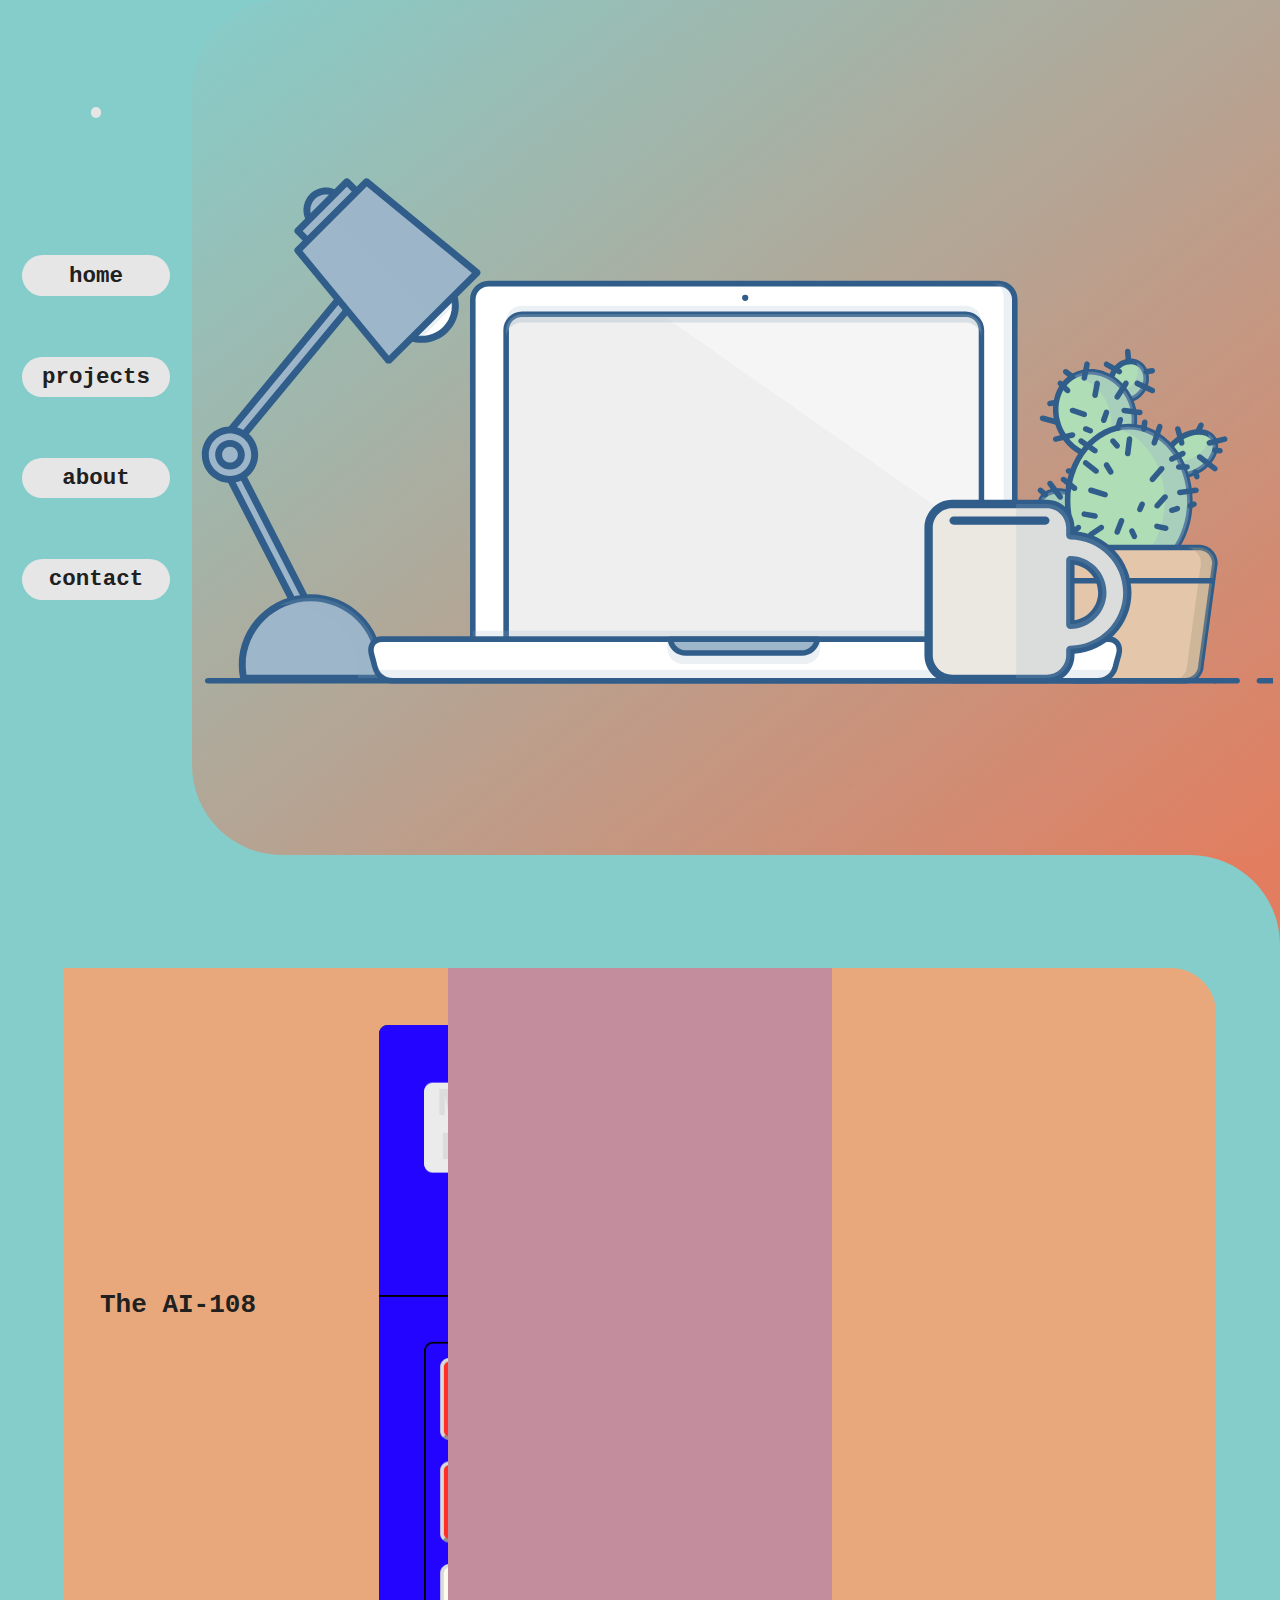
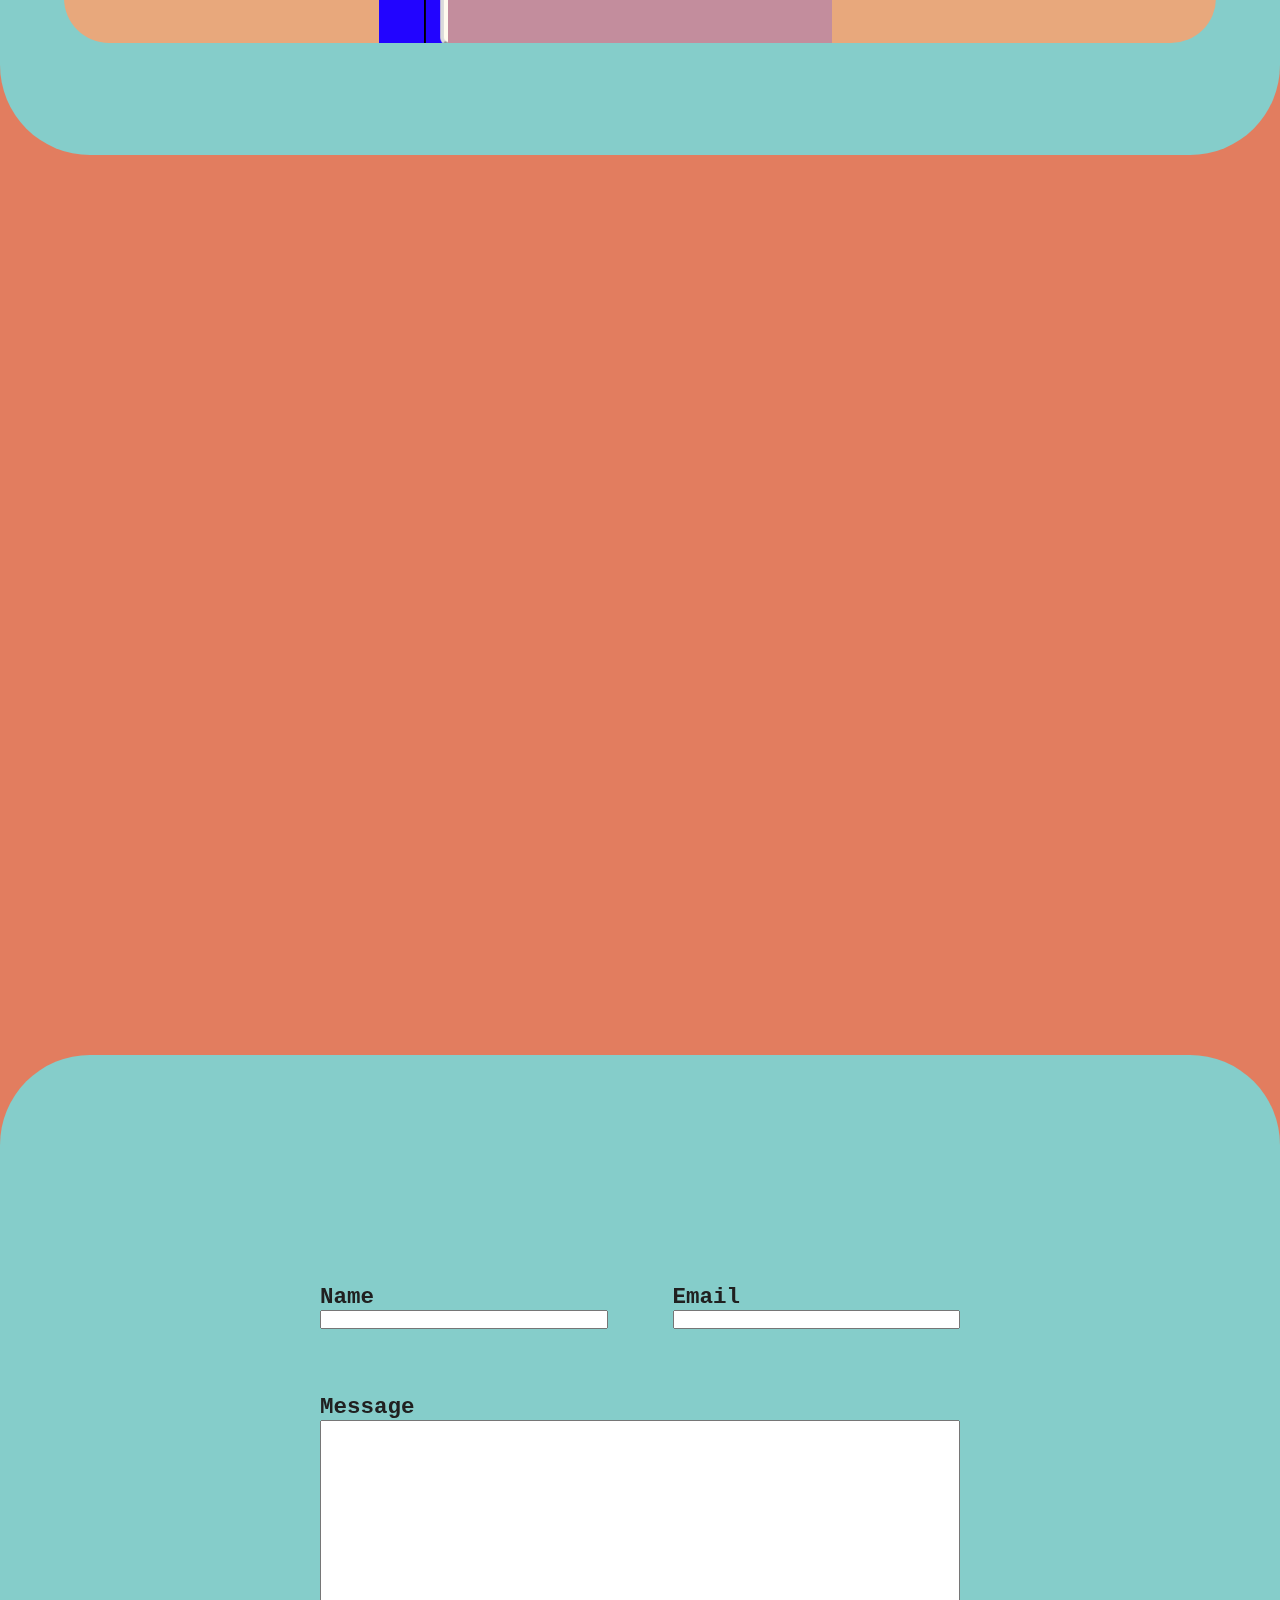
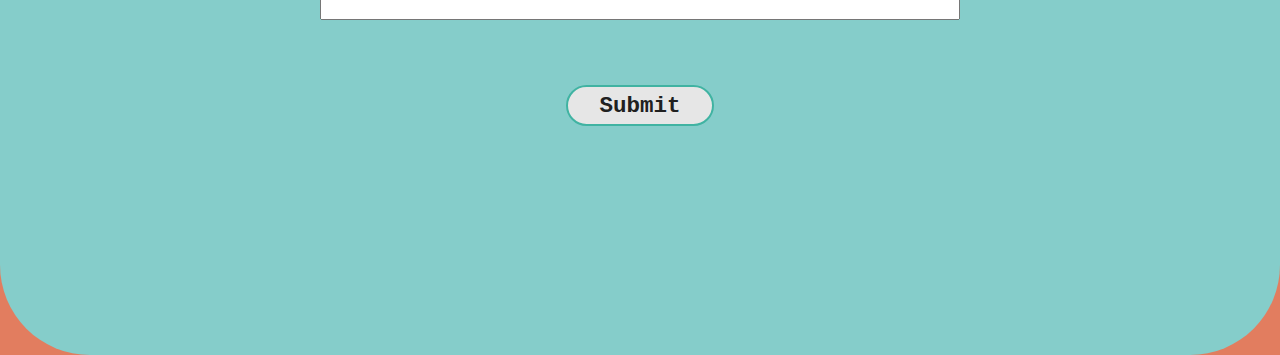
==== commit 21d6690c: "Rework Color Palette and Work on Hierarchy" ====
--- a/index.html
+++ b/index.html
@@ -13,9 +13,9 @@
 
     <nav>
         
-        <a class="home__github" href="https://github.com/sadSackCode" target="_blank">
-            <i class="home__github__logo fab fa-github"></i>
-            <h1 class="home__github__word">github</h1>
+        <a class="nav-bar__github" href="https://github.com/sadSackCode" target="_blank">
+            <i class="nav-bar__github__logo fab fa-github"></i>
+            <h1 class="nav-bar__github__word">github</h1>
         </a>
     
         <ul class="nav-bar">
@@ -47,25 +47,25 @@
 
         <ul class="nav-bar-hor nav-bar-hor--hidden">
     
-            <li class="nav-bar-hor__item">
+            <li class="nav-bar__item">
                 <a href="#home">
                     <h2>home</h2>
                 </a>
             </li>
     
-            <li class="nav-bar-hor__item">
+            <li class="nav-bar__item">
                 <a href="#projects">
                     <h2>projects</h2>
                 </a>
             </li>
     
-            <li class="nav-bar-hor__item">
+            <li class="nav-bar__item">
                 <a href="#about">
                     <h2>about</h2>
                 </a>
             </li>
     
-            <li class="nav-bar-hor__item">
+            <li class="nav-bar__item">
                 <a href="#contact">
                     <h2>contact</h2>
                 </a>
@@ -76,7 +76,7 @@
     <section id="home" class="home">
         <div class="home__image">
 
-            <img class="home__image__background home__image__cloud" src="./resources/cloud.svg">
+            <!-- <img class="home__image__background home__image__cloud" src="./resources/cloud.svg"> -->
             <img class="home__image__background home__image__cactus" src="./resources/cactus.svg">
             <img class="home__image__background home__image__lamp" src="./resources/lamp.svg">
             <img class="home__image__background home__image__laptop" src="./resources/laptop.svg">
--- a/resources/css/style.css
+++ b/resources/css/style.css
@@ -18,7 +18,8 @@
 }
 
 body {
-  color: #24292e;
+  color: #202020;
+  background-color: #e27d5f;
   position: relative;
 }
 
@@ -46,7 +47,7 @@
 }
 
 a {
-  color: #24292e;
+  color: #202020;
   text-decoration: none;
 }
 
@@ -62,6 +63,31 @@
 p {
   font-size: clamp(1rem, 1.5vh, 2rem);
   line-height: 1.5;
+}
+
+button {
+  width: 11.5vw;
+  height: 4.5vh;
+  border-radius: 3vh;
+  color: #202020;
+  background-color: #e6e6e6;
+  border: 2px solid #40b3a2;
+  display: -ms-grid;
+  display: grid;
+  place-items: center;
+  -webkit-transition: width 200ms, height 200ms, background-color 200ms, border 200ms, -webkit-box-shadow 200ms;
+  transition: width 200ms, height 200ms, background-color 200ms, border 200ms, -webkit-box-shadow 200ms;
+  transition: width 200ms, height 200ms, background-color 200ms, box-shadow 200ms, border 200ms;
+  transition: width 200ms, height 200ms, background-color 200ms, box-shadow 200ms, border 200ms, -webkit-box-shadow 200ms;
+}
+
+button:hover, button:focus {
+  width: 12vw;
+  height: 4.5vh;
+  background-color: #40b3a2;
+  -webkit-box-shadow: -5px -5px 10px rgba(255, 255, 255, 0.05), 5px 5px 15px rgba(0, 0, 0, 0.5);
+          box-shadow: -5px -5px 10px rgba(255, 255, 255, 0.05), 5px 5px 15px rgba(0, 0, 0, 0.5);
+  border: none;
 }
 
 #contact__name {
@@ -103,30 +129,111 @@
   place-items: center;
 }
 
-.nav-bar__item {
-  width: 100%;
-  text-align: center;
-}
-
-.nav-bar-hor {
+.nav-bar__item > a {
+  width: 11.5vw;
+  height: 4.5vh;
+  border-radius: 3vh;
+  color: #202020;
+  background-color: #e6e6e6;
+  display: -ms-grid;
+  display: grid;
+  place-items: center;
+  -webkit-transition: width 200ms, height 200ms, background-color 200ms, border 200ms, -webkit-box-shadow 200ms;
+  transition: width 200ms, height 200ms, background-color 200ms, border 200ms, -webkit-box-shadow 200ms;
+  transition: width 200ms, height 200ms, background-color 200ms, box-shadow 200ms, border 200ms;
+  transition: width 200ms, height 200ms, background-color 200ms, box-shadow 200ms, border 200ms, -webkit-box-shadow 200ms;
+}
+
+.nav-bar__item > a:hover, .nav-bar__item > a:focus {
+  width: 12vw;
+  height: 4.5vh;
+  background-color: #40b3a2;
+  -webkit-box-shadow: -5px -5px 10px rgba(255, 255, 255, 0.05), 5px 5px 15px rgba(0, 0, 0, 0.5);
+          box-shadow: -5px -5px 10px rgba(255, 255, 255, 0.05), 5px 5px 15px rgba(0, 0, 0, 0.5);
+  border: none;
+}
+
+.nav-bar__github {
   width: 100%;
   -ms-grid-row: 1;
-  -ms-grid-column: 2;
-  grid-area: nav-bar-hor;
+  -ms-grid-column: 1;
+  grid-area: github;
+  display: -ms-grid;
+  display: grid;
+      grid-template-areas: "logo";
+  place-items: center;
+  place-self: center;
+}
+
+.nav-bar__github:hover .nav-bar__github__logo,
+.nav-bar__github:focus .nav-bar__github__logo {
+  -webkit-box-shadow: -5px -5px 10px rgba(255, 255, 255, 0.05), 5px 5px 15px rgba(0, 0, 0, 0.5);
+          box-shadow: -5px -5px 10px rgba(255, 255, 255, 0.05), 5px 5px 15px rgba(0, 0, 0, 0.5);
+  -webkit-transform: translateX(-5vw);
+          transform: translateX(-5vw);
+}
+
+.nav-bar__github:hover .nav-bar__github__word,
+.nav-bar__github:focus .nav-bar__github__word {
+  -webkit-transform: translateX(0);
+          transform: translateX(0);
+  -webkit-clip-path: inset(0%);
+          clip-path: inset(0%);
+}
+
+.nav-bar__github__logo {
+  -ms-grid-row: 1;
+  -ms-grid-column: 1;
+  grid-area: logo;
+  font-size: 4vw;
+  padding: 0.1em;
+  border-radius: 50%;
+  color: #202020;
+  background-color: #e6e6e6;
+  position: relative;
+  z-index: 20;
+  -webkit-transition: color 200ms, background-color 200ms, -webkit-box-shadow 200ms, -webkit-transform 200ms;
+  transition: color 200ms, background-color 200ms, -webkit-box-shadow 200ms, -webkit-transform 200ms;
+  transition: color 200ms, background-color 200ms, box-shadow 200ms, transform 200ms;
+  transition: color 200ms, background-color 200ms, box-shadow 200ms, transform 200ms, -webkit-box-shadow 200ms, -webkit-transform 200ms;
+}
+
+.nav-bar__github__word {
+  width: 100%;
+  font-size: clamp(1rem, 1.5vw, 5rem);
+  text-align: right;
+  padding: 0.125em 1em;
+  border-radius: 0 30px 30px 0;
+  color: #202020;
+  background-color: #40b3a2;
+  -ms-grid-row: 1;
+  -ms-grid-column: 1;
+  grid-area: logo;
+  position: relative;
+  z-index: 15;
+  -webkit-transform: translateX(-50%);
+          transform: translateX(-50%);
+  -webkit-clip-path: inset(0% 50% 0% 0%);
+          clip-path: inset(0% 50% 0% 0%);
+  -webkit-transition: -webkit-transform 200ms, -webkit-clip-path 200ms;
+  transition: -webkit-transform 200ms, -webkit-clip-path 200ms;
+  transition: transform 200ms, clip-path 200ms;
+  transition: transform 200ms, clip-path 200ms, -webkit-transform 200ms, -webkit-clip-path 200ms;
+}
+
+.nav-bar-hor {
+  width: 100vw;
+  height: 5vh;
+  display: -ms-grid;
+  display: grid;
   -ms-grid-column: 1;
       grid-column-start: 1;
-  display: -webkit-box;
-  display: -ms-flexbox;
-  display: flex;
-  -webkit-box-pack: space-evenly;
-      -ms-flex-pack: space-evenly;
-          justify-content: space-evenly;
-  -webkit-box-align: start;
-      -ms-flex-align: start;
-          align-items: start;
+  -ms-grid-columns: (1fr)[4];
+      grid-template-columns: repeat(4, 1fr);
+  place-items: center;
   position: -webkit-sticky;
   position: sticky;
-  top: 1.5vh;
+  top: 1vh;
   -webkit-transform: translateX(0);
           transform: translateX(0);
   -webkit-transition: -webkit-transform 200ms;
@@ -136,13 +243,7 @@
 }
 
 .nav-bar-hor__item {
-  background-color: beige;
-  width: 12vw;
-  height: 4vh;
-  border-radius: 30px;
-  display: -ms-grid;
-  display: grid;
-  place-items: center;
+  width: 100%;
 }
 
 .nav-bar-hor--hidden {
@@ -151,17 +252,17 @@
 }
 
 .home {
-  background-color: beige;
-  grid-area: home;
+  height: 95vh;
+  background-color: #85cdca;
   z-index: -1;
 }
 
 .home__image {
   width: 85%;
-  height: calc(100vh - 50px);
-  border-radius: 50px 0 0 50px;
-  background-image: -webkit-gradient(linear, left top, right bottom, from(rgba(36, 41, 46, 0.01)), to(#24292e));
-  background-image: linear-gradient(to bottom right, rgba(36, 41, 46, 0.01), #24292e);
+  height: 95vh;
+  border-radius: 10vh 0 0 10vh;
+  background-image: -webkit-gradient(linear, left top, right bottom, from(rgba(255, 255, 255, 0.01)), to(#e27d5f));
+  background-image: linear-gradient(to bottom right, rgba(255, 255, 255, 0.01), #e27d5f);
   display: -ms-grid;
   display: grid;
   place-items: center;
@@ -216,100 +317,21 @@
           animation-name: laptopFall;
 }
 
-.home__github {
-  width: 100%;
-  height: 20%;
-  -ms-grid-row: 1;
-  -ms-grid-column: 1;
-  grid-area: github;
-  display: -ms-grid;
-  display: grid;
-      grid-template-areas: "logo";
-  place-items: center;
-  place-self: center;
-}
-
-.home__github:hover .home__github__logo,
-.home__github:focus .home__github__logo {
-  -webkit-transform: translateX(-5vw);
-          transform: translateX(-5vw);
-}
-
-.home__github:hover .home__github__word,
-.home__github:focus .home__github__word {
-  -webkit-transform: translateX(0);
-          transform: translateX(0);
-  -webkit-clip-path: inset(0%);
-          clip-path: inset(0%);
-}
-
-.home__github__logo {
-  -ms-grid-row: 1;
-  -ms-grid-column: 1;
-  grid-area: logo;
-  font-size: 4vw;
-  padding: 0.1em;
-  border-radius: 50%;
-  color: #24292e;
-  background-color: beige;
-  position: relative;
-  z-index: 20;
-  -webkit-transition: -webkit-transform 200ms;
-  transition: -webkit-transform 200ms;
-  transition: transform 200ms;
-  transition: transform 200ms, -webkit-transform 200ms;
-}
-
-.home__github__word {
-  width: 100%;
-  font-size: clamp(1rem, 1.5vw, 5rem);
-  text-align: right;
-  padding: 0.125em 1em;
-  border-radius: 0 30px 30px 0;
-  color: beige;
-  background-color: #24292e;
-  -ms-grid-row: 1;
-  -ms-grid-column: 1;
-  grid-area: logo;
-  position: relative;
-  z-index: 15;
-  -webkit-transform: translateX(-50%);
-          transform: translateX(-50%);
-  -webkit-clip-path: inset(0% 50% 0% 0%);
-          clip-path: inset(0% 50% 0% 0%);
-  -webkit-transition: -webkit-transform 200ms, -webkit-clip-path 200ms;
-  transition: -webkit-transform 200ms, -webkit-clip-path 200ms;
-  transition: transform 200ms, clip-path 200ms;
-  transition: transform 200ms, clip-path 200ms, -webkit-transform 200ms, -webkit-clip-path 200ms;
-}
-
 .projects {
-  border-radius: 0 50px 50px 50px;
-  background-color: beige;
+  border-radius: 0 10vh 10vh 10vh;
+  background-color: #85cdca;
   display: -ms-grid;
   display: grid;
   justify-items: center;
   -webkit-box-align: center;
       -ms-flex-align: center;
           align-items: center;
-  top: -50px;
-}
-
-.projects::before {
-  content: "";
-  width: 100%;
-  height: 100%;
-  background-color: #24292e;
-  position: absolute;
-  top: 0;
-  left: 0;
-  z-index: -1;
 }
 
 .projects__container {
-  width: 80%;
+  width: 90%;
   height: 75%;
-  border-radius: 0 50px 50px 50px;
+  border-radius: 0 5vh 5vh 5vh;
   overflow: hidden;
   display: -webkit-box;
   display: -ms-flexbox;
@@ -348,15 +370,15 @@
 }
 
 .projects__project:nth-child(1) {
-  background-color: #ff3131;
+  background-color: #e8a87c;
 }
 
 .projects__project:nth-child(2) {
-  background-color: green;
+  background-color: #c38d9d;
 }
 
 .projects__project:nth-child(3) {
-  background-color: blue;
+  background-color: #e8a87c;
 }
 
 .projects__project:hover {
@@ -370,7 +392,7 @@
 }
 
 .about {
-  background-color: #24292e;
+  background-color: #e27d5f;
   display: -ms-grid;
   display: grid;
   place-content: center;
@@ -380,8 +402,6 @@
   height: 85vh;
   width: 95vw;
   border-radius: 5vh;
-  background: #00eaff;
-  background: linear-gradient(311deg, #00eaff 0%, #2fc5e6 9%, #00d0ff 15%, #0cb6db 27%, #05bfeb 38%, #1697b6 50%, #0a9fc2 61%, #0c9bbd 66%, #0f92b3 76%, #0db1d9 87%, #05cdff 100%);
   display: -ms-grid;
   display: grid;
   -ms-grid-columns: (1fr)[6];
@@ -394,8 +414,7 @@
 }
 
 .about__card {
-  background-color: beige;
-  padding: 3em;
+  background-color: #e8a87c;
   position: relative;
   -webkit-box-shadow: -5px -5px 10px rgba(255, 255, 255, 0.05), 5px 5px 15px rgba(0, 0, 0, 0.5);
           box-shadow: -5px -5px 10px rgba(255, 255, 255, 0.05), 5px 5px 15px rgba(0, 0, 0, 0.5);
@@ -406,6 +425,7 @@
 
 .about__card--1 {
   border-radius: 5vh 0 5vh 0;
+  padding: 3em;
   margin-top: 4vh;
   margin-left: 4vh;
   -ms-grid-row: 1;
@@ -456,6 +476,7 @@
 
 .about__card--4 {
   border-radius: 5vh 0 5vh 0;
+  padding: 3em;
   margin-bottom: 4vh;
   margin-right: 4vh;
   -ms-grid-row: 3;
@@ -484,23 +505,12 @@
 }
 
 .contact {
-  border-radius: 50px 50px 50px 50px;
+  border-radius: 10vh 10vh 10vh 10vh;
   font-size: 3rem;
-  background-color: beige;
+  background-color: #85cdca;
   display: -ms-grid;
   display: grid;
   place-items: center;
-}
-
-.contact::before {
-  content: "";
-  width: 100%;
-  height: 150%;
-  background-color: #24292e;
-  position: absolute;
-  top: -50%;
-  left: 0;
-  z-index: -2;
 }
 
 .contact__form {
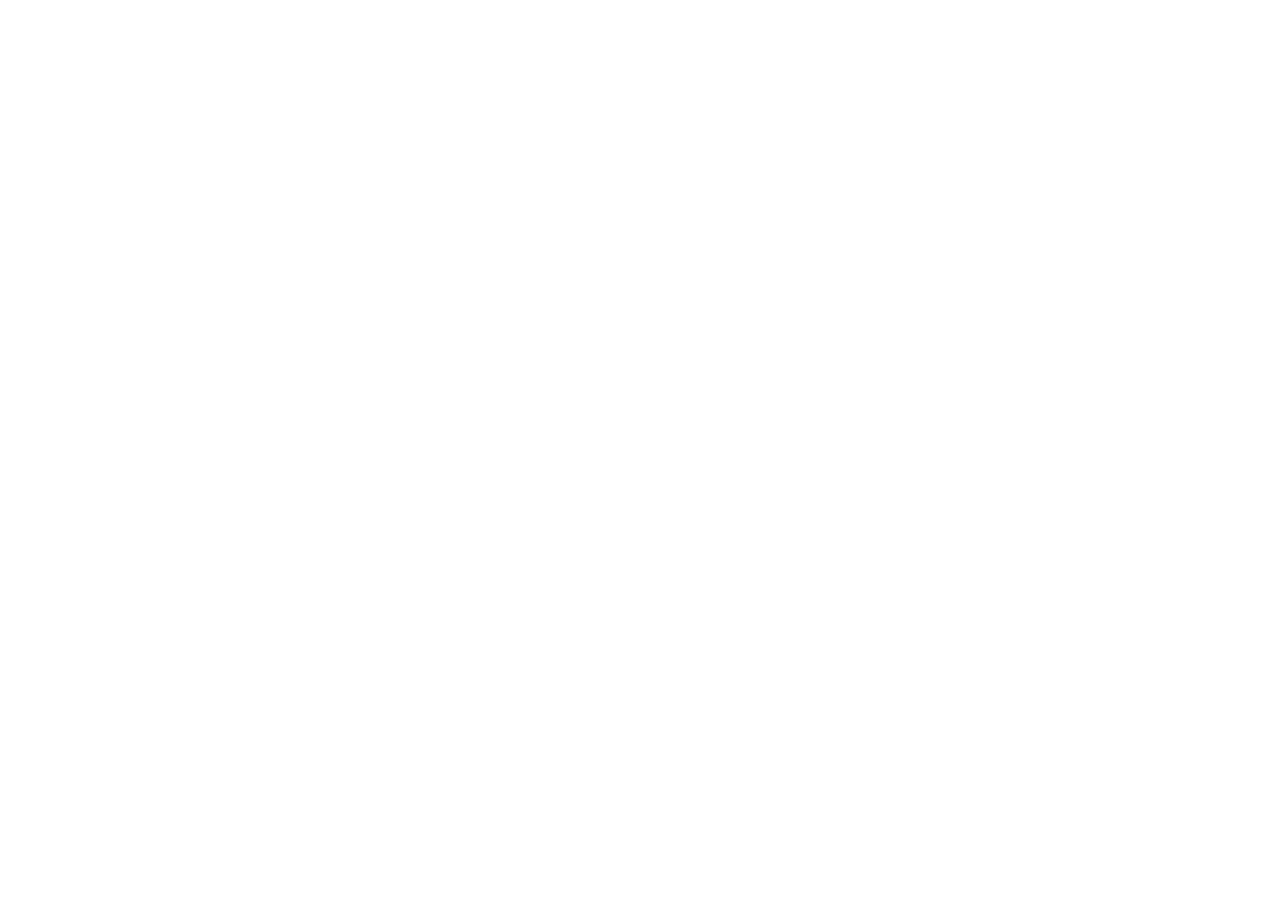
==== commit 61232b5d: "And Now For Something Completely Different" ====
--- a/index.html
+++ b/index.html
@@ -3,149 +3,12 @@
 <head>
     <meta charset="UTF-8">
     <meta name="viewport" content="width=device-width, initial-scale=1.0">
-    <title>sadSackCode</title>
-    <script src="https://kit.fontawesome.com/7a37f136d9.js" crossorigin="anonymous"></script>
+    <title>Patrick Billingsley</title>
     <link rel="stylesheet" href="./resources/css/style.css">
 </head>
 
-
 <body>
 
-    <nav>
-        
-        <a class="nav-bar__github" href="https://github.com/sadSackCode" target="_blank">
-            <i class="nav-bar__github__logo fab fa-github"></i>
-            <h1 class="nav-bar__github__word">github</h1>
-        </a>
-    
-        <ul class="nav-bar">
-    
-            <li class="nav-bar__item">
-                <a href="#home">
-                    <h2>home</h2>
-                </a>
-            </li>
-    
-            <li class="nav-bar__item">
-                <a href="#projects">
-                    <h2>projects</h2>
-                </a>
-            </li>
-    
-            <li class="nav-bar__item">
-                <a href="#about">
-                    <h2>about</h2>
-                </a>
-            </li>
-    
-            <li class="nav-bar__item">
-                <a href="#contact">
-                    <h2>contact</h2>
-                </a>
-            </li>
-        </ul>
+</body>
 
-        <ul class="nav-bar-hor nav-bar-hor--hidden">
-    
-            <li class="nav-bar__item">
-                <a href="#home">
-                    <h2>home</h2>
-                </a>
-            </li>
-    
-            <li class="nav-bar__item">
-                <a href="#projects">
-                    <h2>projects</h2>
-                </a>
-            </li>
-    
-            <li class="nav-bar__item">
-                <a href="#about">
-                    <h2>about</h2>
-                </a>
-            </li>
-    
-            <li class="nav-bar__item">
-                <a href="#contact">
-                    <h2>contact</h2>
-                </a>
-            </li>
-        </ul>
-    </nav>
-
-    <section id="home" class="home">
-        <div class="home__image">
-
-            <!-- <img class="home__image__background home__image__cloud" src="./resources/cloud.svg"> -->
-            <img class="home__image__background home__image__cactus" src="./resources/cactus.svg">
-            <img class="home__image__background home__image__lamp" src="./resources/lamp.svg">
-            <img class="home__image__background home__image__laptop" src="./resources/laptop.svg">
-            <img class="home__image__background home__image__coffeeMug" src="./resources/coffee_mug.svg">
-            <img class="home__image__background home__image__table" src="./resources/table.svg">
-
-        </div>
-    </section>
-
-    <section id="projects" class="projects">
-        <div class="projects__container">
-
-            <a href="" target="_blank" class="projects__project" >
-                <h1>The AI-108</h1>
-                <img src="/resources/pictures/calculator.png" alt="calculator" class="projects__project__image">
-            </a>
-
-            <div class="projects__project"></div>
-
-            <div class="projects__project"></div>
-
-        </div>
-    </section>
-
-    <section id="about" class="about">
-
-        <div class="about__container">
-            <div class="about__card about__card--1">
-                <h3>“We have to continually be jumping off cliffs and developing our wings on the way down”</h3>
-                <h3 style="text-align: right;">--Kurt Vonnegut, Jr</h3>
-            </div>
-
-            <div class="about__card about__card--2">
-                <img class="about__photo" src="./resources/pictures/portfolio_image7.JPG" alt="">
-            </div>
-
-            <div class="about__card about__card--3">
-                <img src="./resources/pictures/portfolio_image5.jpg" alt="" class="about__photo">
-            </div>
-
-            <div class="about__card about__card--4">
-                <p>It’s pretty much my life’s theme. It’s how I approached my long standing career in the entertainment industry, my entry into fatherhood, and it’s why I excel as a front-end developer. My driving force to continually learn and self-teach invents new ways of thinking and approach.<br><br>I am proficient in Vanilla Javascript, HTML and CSS — acquiring new skills regularly. I aspire to have a positive influence on technology that is ethically sound and gains the trust of consumers.</p>
-            </div>
-        </div>
-    </section>
-
-    <section id="contact" class="contact">
-        <form class="contact__form" action="results.html" method="GET">
-            
-            <div id="contact__name" class=contact__form__element>
-                <label class="contact__form__label" for="name"><h2>Name</h2></label>
-                <input id="name" class="contact__form__input" name="name" type="text" required>
-            </div>
-
-            <div id="contact__email" class=contact__form__element>
-                <label class="contact__form__label" for="email"><h2>Email</h2></label>
-                <input id="email" class="contact__form__input" name="email" type="email" required>
-            </div>
-
-            <div id="contact__message" class=contact__form__element>
-                <label class="contact__form__label" for="message"><h2>Message</h2></label>
-                <textarea id="message" class="contact__form__input contact__form__textarea" name="message" required></textarea>
-            </div>
-
-            <button id="contact__submit" type="submit"><h2>Submit</h2></button>
-        </form>
-    </section>
-
-    <script src="main.js"></script>
-
-</body>
 </html>--- a/resources/css/style.css
+++ b/resources/css/style.css
@@ -1,744 +1 @@
-*,
-*::before,
-*::after {
-  margin: 0;
-  padding: 0;
-  -webkit-box-sizing: border-box;
-          box-sizing: border-box;
-  font-family: monospace;
-}
-
-html {
-  width: 100vw;
-  overflow: hidden;
-  scroll-behavior: smooth;
-  overflow-y: scroll;
-  -ms-scroll-snap-type: y mandatory;
-      scroll-snap-type: y mandatory;
-}
-
-body {
-  color: #202020;
-  background-color: #e27d5f;
-  position: relative;
-}
-
-section {
-  width: 100%;
-  height: 100vh;
-  scroll-snap-align: start;
-}
-
-nav {
-  width: 100vw;
-  height: 100%;
-  display: -ms-grid;
-  display: grid;
-  -ms-grid-columns: 15vw 1fr;
-      grid-template-columns: 15vw 1fr;
-  -ms-grid-rows: 25vh 1fr 325vh;
-      grid-template-rows: 25vh 1fr 325vh;
-      grid-template-areas: "github     nav-bar-hor" "nav-bar    ." ".          .";
-  position: absolute;
-}
-
-li {
-  list-style: none;
-}
-
-a {
-  color: #202020;
-  text-decoration: none;
-}
-
-h2 {
-  font-size: clamp(1rem, 2.5vh, 5rem);
-}
-
-h3 {
-  font-size: clamp(1rem, 2.5vh, 3rem);
-  line-height: 1.5;
-}
-
-p {
-  font-size: clamp(1rem, 1.5vh, 2rem);
-  line-height: 1.5;
-}
-
-button {
-  width: 11.5vw;
-  height: 4.5vh;
-  border-radius: 3vh;
-  color: #202020;
-  background-color: #e6e6e6;
-  border: 2px solid #40b3a2;
-  display: -ms-grid;
-  display: grid;
-  place-items: center;
-  -webkit-transition: width 200ms, height 200ms, background-color 200ms, border 200ms, -webkit-box-shadow 200ms;
-  transition: width 200ms, height 200ms, background-color 200ms, border 200ms, -webkit-box-shadow 200ms;
-  transition: width 200ms, height 200ms, background-color 200ms, box-shadow 200ms, border 200ms;
-  transition: width 200ms, height 200ms, background-color 200ms, box-shadow 200ms, border 200ms, -webkit-box-shadow 200ms;
-}
-
-button:hover, button:focus {
-  width: 12vw;
-  height: 4.5vh;
-  background-color: #40b3a2;
-  -webkit-box-shadow: -5px -5px 10px rgba(255, 255, 255, 0.05), 5px 5px 15px rgba(0, 0, 0, 0.5);
-          box-shadow: -5px -5px 10px rgba(255, 255, 255, 0.05), 5px 5px 15px rgba(0, 0, 0, 0.5);
-  border: none;
-}
-
-#contact__name {
-  -ms-grid-row: 1;
-  -ms-grid-column: 1;
-  grid-area: name;
-}
-
-#contact__email {
-  -ms-grid-row: 1;
-  -ms-grid-column: 2;
-  grid-area: email;
-}
-
-#contact__message {
-  -ms-grid-row: 2;
-  -ms-grid-column: 1;
-  -ms-grid-column-span: 2;
-  grid-area: message;
-}
-
-#contact__submit {
-  -ms-grid-row: 3;
-  -ms-grid-column: 1;
-  -ms-grid-column-span: 2;
-  grid-area: submit;
-}
-
-.nav-bar {
-  width: 100%;
-  height: 100%;
-  -ms-grid-row: 2;
-  -ms-grid-column: 1;
-  grid-area: nav-bar;
-  display: -ms-grid;
-  display: grid;
-  -ms-grid-rows: (1fr)[4];
-      grid-template-rows: repeat(4, 1fr);
-  place-items: center;
-}
-
-.nav-bar__item > a {
-  width: 11.5vw;
-  height: 4.5vh;
-  border-radius: 3vh;
-  color: #202020;
-  background-color: #e6e6e6;
-  display: -ms-grid;
-  display: grid;
-  place-items: center;
-  -webkit-transition: width 200ms, height 200ms, background-color 200ms, border 200ms, -webkit-box-shadow 200ms;
-  transition: width 200ms, height 200ms, background-color 200ms, border 200ms, -webkit-box-shadow 200ms;
-  transition: width 200ms, height 200ms, background-color 200ms, box-shadow 200ms, border 200ms;
-  transition: width 200ms, height 200ms, background-color 200ms, box-shadow 200ms, border 200ms, -webkit-box-shadow 200ms;
-}
-
-.nav-bar__item > a:hover, .nav-bar__item > a:focus {
-  width: 12vw;
-  height: 4.5vh;
-  background-color: #40b3a2;
-  -webkit-box-shadow: -5px -5px 10px rgba(255, 255, 255, 0.05), 5px 5px 15px rgba(0, 0, 0, 0.5);
-          box-shadow: -5px -5px 10px rgba(255, 255, 255, 0.05), 5px 5px 15px rgba(0, 0, 0, 0.5);
-  border: none;
-}
-
-.nav-bar__github {
-  width: 100%;
-  -ms-grid-row: 1;
-  -ms-grid-column: 1;
-  grid-area: github;
-  display: -ms-grid;
-  display: grid;
-      grid-template-areas: "logo";
-  place-items: center;
-  place-self: center;
-}
-
-.nav-bar__github:hover .nav-bar__github__logo,
-.nav-bar__github:focus .nav-bar__github__logo {
-  -webkit-box-shadow: -5px -5px 10px rgba(255, 255, 255, 0.05), 5px 5px 15px rgba(0, 0, 0, 0.5);
-          box-shadow: -5px -5px 10px rgba(255, 255, 255, 0.05), 5px 5px 15px rgba(0, 0, 0, 0.5);
-  -webkit-transform: translateX(-5vw);
-          transform: translateX(-5vw);
-}
-
-.nav-bar__github:hover .nav-bar__github__word,
-.nav-bar__github:focus .nav-bar__github__word {
-  -webkit-transform: translateX(0);
-          transform: translateX(0);
-  -webkit-clip-path: inset(0%);
-          clip-path: inset(0%);
-}
-
-.nav-bar__github__logo {
-  -ms-grid-row: 1;
-  -ms-grid-column: 1;
-  grid-area: logo;
-  font-size: 4vw;
-  padding: 0.1em;
-  border-radius: 50%;
-  color: #202020;
-  background-color: #e6e6e6;
-  position: relative;
-  z-index: 20;
-  -webkit-transition: color 200ms, background-color 200ms, -webkit-box-shadow 200ms, -webkit-transform 200ms;
-  transition: color 200ms, background-color 200ms, -webkit-box-shadow 200ms, -webkit-transform 200ms;
-  transition: color 200ms, background-color 200ms, box-shadow 200ms, transform 200ms;
-  transition: color 200ms, background-color 200ms, box-shadow 200ms, transform 200ms, -webkit-box-shadow 200ms, -webkit-transform 200ms;
-}
-
-.nav-bar__github__word {
-  width: 100%;
-  font-size: clamp(1rem, 1.5vw, 5rem);
-  text-align: right;
-  padding: 0.125em 1em;
-  border-radius: 0 30px 30px 0;
-  color: #202020;
-  background-color: #40b3a2;
-  -ms-grid-row: 1;
-  -ms-grid-column: 1;
-  grid-area: logo;
-  position: relative;
-  z-index: 15;
-  -webkit-transform: translateX(-50%);
-          transform: translateX(-50%);
-  -webkit-clip-path: inset(0% 50% 0% 0%);
-          clip-path: inset(0% 50% 0% 0%);
-  -webkit-transition: -webkit-transform 200ms, -webkit-clip-path 200ms;
-  transition: -webkit-transform 200ms, -webkit-clip-path 200ms;
-  transition: transform 200ms, clip-path 200ms;
-  transition: transform 200ms, clip-path 200ms, -webkit-transform 200ms, -webkit-clip-path 200ms;
-}
-
-.nav-bar-hor {
-  width: 100vw;
-  height: 5vh;
-  display: -ms-grid;
-  display: grid;
-  -ms-grid-column: 1;
-      grid-column-start: 1;
-  -ms-grid-columns: (1fr)[4];
-      grid-template-columns: repeat(4, 1fr);
-  place-items: center;
-  position: -webkit-sticky;
-  position: sticky;
-  top: 1vh;
-  -webkit-transform: translateX(0);
-          transform: translateX(0);
-  -webkit-transition: -webkit-transform 200ms;
-  transition: -webkit-transform 200ms;
-  transition: transform 200ms;
-  transition: transform 200ms, -webkit-transform 200ms;
-}
-
-.nav-bar-hor__item {
-  width: 100%;
-}
-
-.nav-bar-hor--hidden {
-  -webkit-transform: translateX(-100%);
-          transform: translateX(-100%);
-}
-
-.home {
-  height: 95vh;
-  background-color: #85cdca;
-  z-index: -1;
-}
-
-.home__image {
-  width: 85%;
-  height: 95vh;
-  border-radius: 10vh 0 0 10vh;
-  background-image: -webkit-gradient(linear, left top, right bottom, from(rgba(255, 255, 255, 0.01)), to(#e27d5f));
-  background-image: linear-gradient(to bottom right, rgba(255, 255, 255, 0.01), #e27d5f);
-  display: -ms-grid;
-  display: grid;
-  place-items: center;
-  position: relative;
-  float: right;
-  overflow: hidden;
-}
-
-.home__image__background {
-  height: 100vh;
-  position: absolute;
-  -webkit-transform-origin: 70% 80%;
-          transform-origin: 70% 80%;
-  -webkit-animation-play-state: paused;
-          animation-play-state: paused;
-  -webkit-animation-delay: calc(var(--scroll) * -2000ms);
-          animation-delay: calc(var(--scroll) * -2000ms);
-  -webkit-animation-duration: 1000ms;
-          animation-duration: 1000ms;
-  -webkit-animation-iteration-count: 1;
-          animation-iteration-count: 1;
-  -webkit-animation-fill-mode: both;
-          animation-fill-mode: both;
-}
-
-.home__image__cactus {
-  -webkit-animation-name: cactusFly;
-          animation-name: cactusFly;
-}
-
-.home__image__coffeeMug {
-  -webkit-animation-name: mugFall;
-          animation-name: mugFall;
-}
-
-.home__image__table {
-  -webkit-animation-name: tableFall;
-          animation-name: tableFall;
-  -webkit-animation-duration: 500ms;
-          animation-duration: 500ms;
-}
-
-.home__image__lamp {
-  -webkit-animation-name: lampFall;
-          animation-name: lampFall;
-  -webkit-animation-timing-function: ease-in;
-          animation-timing-function: ease-in;
-}
-
-.home__image__laptop {
-  -webkit-animation-name: laptopFall;
-          animation-name: laptopFall;
-}
-
-.projects {
-  border-radius: 0 10vh 10vh 10vh;
-  background-color: #85cdca;
-  display: -ms-grid;
-  display: grid;
-  justify-items: center;
-  -webkit-box-align: center;
-      -ms-flex-align: center;
-          align-items: center;
-}
-
-.projects__container {
-  width: 90%;
-  height: 75%;
-  border-radius: 0 5vh 5vh 5vh;
-  overflow: hidden;
-  display: -webkit-box;
-  display: -ms-flexbox;
-  display: flex;
-}
-
-.projects__project {
-  width: 1%;
-  height: 100%;
-  -webkit-box-flex: 1;
-      -ms-flex-positive: 1;
-          flex-grow: 1;
-  -webkit-transition: flex-grow 500ms 100ms ease-in-out, -webkit-box-flex 500ms 100ms ease-in-out;
-  transition: flex-grow 500ms 100ms ease-in-out, -webkit-box-flex 500ms 100ms ease-in-out;
-  transition: flex-grow 500ms 100ms ease-in-out;
-  transition: flex-grow 500ms 100ms ease-in-out, -webkit-box-flex 500ms 100ms ease-in-out, -ms-flex-positive 500ms 100ms ease-in-out;
-  display: -ms-grid;
-  display: grid;
-  place-items: center;
-  position: relative;
-}
-
-.projects__project h1 {
-  position: absolute;
-  right: 0;
-  margin-right: 50%;
-}
-
-.projects__project__image {
-  height: 90%;
-  width: auto;
-  position: relative;
-  left: 50%;
-  -webkit-transition: left 500ms 100ms ease-in-out;
-  transition: left 500ms 100ms ease-in-out;
-}
-
-.projects__project:nth-child(1) {
-  background-color: #e8a87c;
-}
-
-.projects__project:nth-child(2) {
-  background-color: #c38d9d;
-}
-
-.projects__project:nth-child(3) {
-  background-color: #e8a87c;
-}
-
-.projects__project:hover {
-  -webkit-box-flex: 10;
-      -ms-flex-positive: 10;
-          flex-grow: 10;
-}
-
-.projects__project:hover .projects__project__image {
-  left: 25%;
-}
-
-.about {
-  background-color: #e27d5f;
-  display: -ms-grid;
-  display: grid;
-  place-content: center;
-}
-
-.about__container {
-  height: 85vh;
-  width: 95vw;
-  border-radius: 5vh;
-  display: -ms-grid;
-  display: grid;
-  -ms-grid-columns: (1fr)[6];
-      grid-template-columns: repeat(6, 1fr);
-  -ms-grid-rows: (1fr)[3];
-      grid-template-rows: repeat(3, 1fr);
-      grid-template-areas: "text1  text1  text1 text1 media1 media1" "media2 media2 .     .     media1 media1" "media2 media2 text2 text2 text2  text2";
-  position: relative;
-  z-index: 10;
-}
-
-.about__card {
-  background-color: #e8a87c;
-  position: relative;
-  -webkit-box-shadow: -5px -5px 10px rgba(255, 255, 255, 0.05), 5px 5px 15px rgba(0, 0, 0, 0.5);
-          box-shadow: -5px -5px 10px rgba(255, 255, 255, 0.05), 5px 5px 15px rgba(0, 0, 0, 0.5);
-  overflow: hidden;
-  margin: 1vh;
-  opacity: 0;
-}
-
-.about__card--1 {
-  border-radius: 5vh 0 5vh 0;
-  padding: 3em;
-  margin-top: 4vh;
-  margin-left: 4vh;
-  -ms-grid-row: 1;
-  -ms-grid-column: 1;
-  -ms-grid-column-span: 4;
-  grid-area: text1;
-  -webkit-transform: translate(-50%);
-          transform: translate(-50%);
-  -webkit-transition: opacity 500ms 750ms, -webkit-transform 500ms 750ms;
-  transition: opacity 500ms 750ms, -webkit-transform 500ms 750ms;
-  transition: transform 500ms 750ms, opacity 500ms 750ms;
-  transition: transform 500ms 750ms, opacity 500ms 750ms, -webkit-transform 500ms 750ms;
-}
-
-.about__card--2 {
-  border-radius: 0 5vh 0 5vh;
-  margin-top: 4vh;
-  margin-right: 4vh;
-  -ms-grid-row: 1;
-  -ms-grid-row-span: 2;
-  -ms-grid-column: 5;
-  -ms-grid-column-span: 2;
-  grid-area: media1;
-  -webkit-transform: translateY(50%);
-          transform: translateY(50%);
-  -webkit-transition: opacity 500ms 250ms, -webkit-transform 500ms 250ms;
-  transition: opacity 500ms 250ms, -webkit-transform 500ms 250ms;
-  transition: transform 500ms 250ms, opacity 500ms 250ms;
-  transition: transform 500ms 250ms, opacity 500ms 250ms, -webkit-transform 500ms 250ms;
-}
-
-.about__card--3 {
-  border-radius: 0 5vh 0 5vh;
-  margin-bottom: 4vh;
-  margin-left: 4vh;
-  -ms-grid-row: 2;
-  -ms-grid-row-span: 2;
-  -ms-grid-column: 1;
-  -ms-grid-column-span: 2;
-  grid-area: media2;
-  -webkit-transform: translateY(-50%);
-          transform: translateY(-50%);
-  -webkit-transition: opacity 500ms 250ms, -webkit-transform 500ms 250ms;
-  transition: opacity 500ms 250ms, -webkit-transform 500ms 250ms;
-  transition: transform 500ms 250ms, opacity 500ms 250ms;
-  transition: transform 500ms 250ms, opacity 500ms 250ms, -webkit-transform 500ms 250ms;
-}
-
-.about__card--4 {
-  border-radius: 5vh 0 5vh 0;
-  padding: 3em;
-  margin-bottom: 4vh;
-  margin-right: 4vh;
-  -ms-grid-row: 3;
-  -ms-grid-column: 3;
-  -ms-grid-column-span: 4;
-  grid-area: text2;
-  -webkit-transform: translate(50%);
-          transform: translate(50%);
-  -webkit-transition: opacity 500ms 750ms, -webkit-transform 500ms 750ms;
-  transition: opacity 500ms 750ms, -webkit-transform 500ms 750ms;
-  transition: transform 500ms 750ms, opacity 500ms 750ms;
-  transition: transform 500ms 750ms, opacity 500ms 750ms, -webkit-transform 500ms 750ms;
-}
-
-.about__photo {
-  width: 100%;
-  height: 100%;
-  -o-object-fit: cover;
-     object-fit: cover;
-}
-
-.appear {
-  opacity: 1;
-  -webkit-transform: translate(0);
-          transform: translate(0);
-}
-
-.contact {
-  border-radius: 10vh 10vh 10vh 10vh;
-  font-size: 3rem;
-  background-color: #85cdca;
-  display: -ms-grid;
-  display: grid;
-  place-items: center;
-}
-
-.contact__form {
-  width: 50%;
-  display: -ms-grid;
-  display: grid;
-  -ms-grid-columns: 1fr 1fr;
-      grid-template-columns: 1fr 1fr;
-      grid-template-areas: "name       email" "message    message" "submit     submit";
-  gap: 5rem;
-  justify-items: center;
-  position: relative;
-  z-index: 10;
-}
-
-.contact__form__element {
-  width: 100%;
-  display: -ms-grid;
-  display: grid;
-  -ms-grid-rows: auto 1fr;
-      grid-template-rows: auto 1fr;
-}
-
-.contact__form__textarea {
-  width: 100%;
-  height: 15em;
-  resize: none;
-}
-
-@-webkit-keyframes cactusFly {
-  to {
-    -webkit-transform: translate(-30%, -50%) rotate(-30deg);
-            transform: translate(-30%, -50%) rotate(-30deg);
-  }
-}
-
-@keyframes cactusFly {
-  to {
-    -webkit-transform: translate(-30%, -50%) rotate(-30deg);
-            transform: translate(-30%, -50%) rotate(-30deg);
-  }
-}
-
-@-webkit-keyframes mugFall {
-  to {
-    -webkit-transform: translate(-8%, 1%) rotate(-20deg);
-            transform: translate(-8%, 1%) rotate(-20deg);
-  }
-}
-
-@keyframes mugFall {
-  to {
-    -webkit-transform: translate(-8%, 1%) rotate(-20deg);
-            transform: translate(-8%, 1%) rotate(-20deg);
-  }
-}
-
-@-webkit-keyframes tableFall {
-  0% {
-    -webkit-transform: rotate(0deg);
-            transform: rotate(0deg);
-  }
-  12% {
-    -webkit-transform: rotate(-2.178deg);
-            transform: rotate(-2.178deg);
-  }
-  24% {
-    -webkit-transform: rotate(-8.712deg);
-            transform: rotate(-8.712deg);
-  }
-  36% {
-    -webkit-transform: rotate(-19.602deg);
-            transform: rotate(-19.602deg);
-  }
-  54% {
-    -webkit-transform: rotate(-15.004deg);
-            transform: rotate(-15.004deg);
-  }
-  74% {
-    -webkit-transform: rotate(-19.674deg);
-            transform: rotate(-19.674deg);
-  }
-  82% {
-    -webkit-transform: rotate(-18.75deg);
-            transform: rotate(-18.75deg);
-  }
-  92% {
-    -webkit-transform: rotate(-19.868deg);
-            transform: rotate(-19.868deg);
-  }
-  96% {
-    -webkit-transform: rotate(-19.692deg);
-            transform: rotate(-19.692deg);
-  }
-  100% {
-    -webkit-transform: rotate(-20deg);
-            transform: rotate(-20deg);
-  }
-}
-
-@keyframes tableFall {
-  0% {
-    -webkit-transform: rotate(0deg);
-            transform: rotate(0deg);
-  }
-  12% {
-    -webkit-transform: rotate(-2.178deg);
-            transform: rotate(-2.178deg);
-  }
-  24% {
-    -webkit-transform: rotate(-8.712deg);
-            transform: rotate(-8.712deg);
-  }
-  36% {
-    -webkit-transform: rotate(-19.602deg);
-            transform: rotate(-19.602deg);
-  }
-  54% {
-    -webkit-transform: rotate(-15.004deg);
-            transform: rotate(-15.004deg);
-  }
-  74% {
-    -webkit-transform: rotate(-19.674deg);
-            transform: rotate(-19.674deg);
-  }
-  82% {
-    -webkit-transform: rotate(-18.75deg);
-            transform: rotate(-18.75deg);
-  }
-  92% {
-    -webkit-transform: rotate(-19.868deg);
-            transform: rotate(-19.868deg);
-  }
-  96% {
-    -webkit-transform: rotate(-19.692deg);
-            transform: rotate(-19.692deg);
-  }
-  100% {
-    -webkit-transform: rotate(-20deg);
-            transform: rotate(-20deg);
-  }
-}
-
-@-webkit-keyframes lampFall {
-  40% {
-    -webkit-transform: translate(0%, 31%) rotate(10deg);
-            transform: translate(0%, 31%) rotate(10deg);
-  }
-  60% {
-    -webkit-transform: translate(0%, 2%) rotate(-18deg);
-            transform: translate(0%, 2%) rotate(-18deg);
-  }
-  100% {
-    -webkit-transform: translate(-20%, 10%) rotate(-20deg);
-            transform: translate(-20%, 10%) rotate(-20deg);
-  }
-}
-
-@keyframes lampFall {
-  40% {
-    -webkit-transform: translate(0%, 31%) rotate(10deg);
-            transform: translate(0%, 31%) rotate(10deg);
-  }
-  60% {
-    -webkit-transform: translate(0%, 2%) rotate(-18deg);
-            transform: translate(0%, 2%) rotate(-18deg);
-  }
-  100% {
-    -webkit-transform: translate(-20%, 10%) rotate(-20deg);
-            transform: translate(-20%, 10%) rotate(-20deg);
-  }
-}
-
-@-webkit-keyframes laptopFall {
-  to {
-    -webkit-transform: translate(-10%) rotate(-15deg);
-            transform: translate(-10%) rotate(-15deg);
-  }
-}
-
-@keyframes laptopFall {
-  to {
-    -webkit-transform: translate(-10%) rotate(-15deg);
-            transform: translate(-10%) rotate(-15deg);
-  }
-}
-
-@-webkit-keyframes swipeOut {
-  20% {
-    -webkit-clip-path: inset(0% 0% 0% 0%);
-            clip-path: inset(0% 0% 0% 0%);
-  }
-  80% {
-    -webkit-clip-path: inset(0% 0% 0% 0%);
-            clip-path: inset(0% 0% 0% 0%);
-  }
-  100% {
-    -webkit-clip-path: inset(0% 50% 0% 50%);
-            clip-path: inset(0% 50% 0% 50%);
-  }
-}
-
-@keyframes swipeOut {
-  20% {
-    -webkit-clip-path: inset(0% 0% 0% 0%);
-            clip-path: inset(0% 0% 0% 0%);
-  }
-  80% {
-    -webkit-clip-path: inset(0% 0% 0% 0%);
-            clip-path: inset(0% 0% 0% 0%);
-  }
-  100% {
-    -webkit-clip-path: inset(0% 50% 0% 50%);
-            clip-path: inset(0% 50% 0% 50%);
-  }
-}
-
-@-webkit-keyframes slideIn {
-  to {
-    -webkit-transform: translate(0);
-            transform: translate(0);
-  }
-}
-
-@keyframes slideIn {
-  to {
-    -webkit-transform: translate(0);
-            transform: translate(0);
-  }
-}
-/*# sourceMappingURL=style.css.map */+/* No CSS *//*# sourceMappingURL=style.css.map */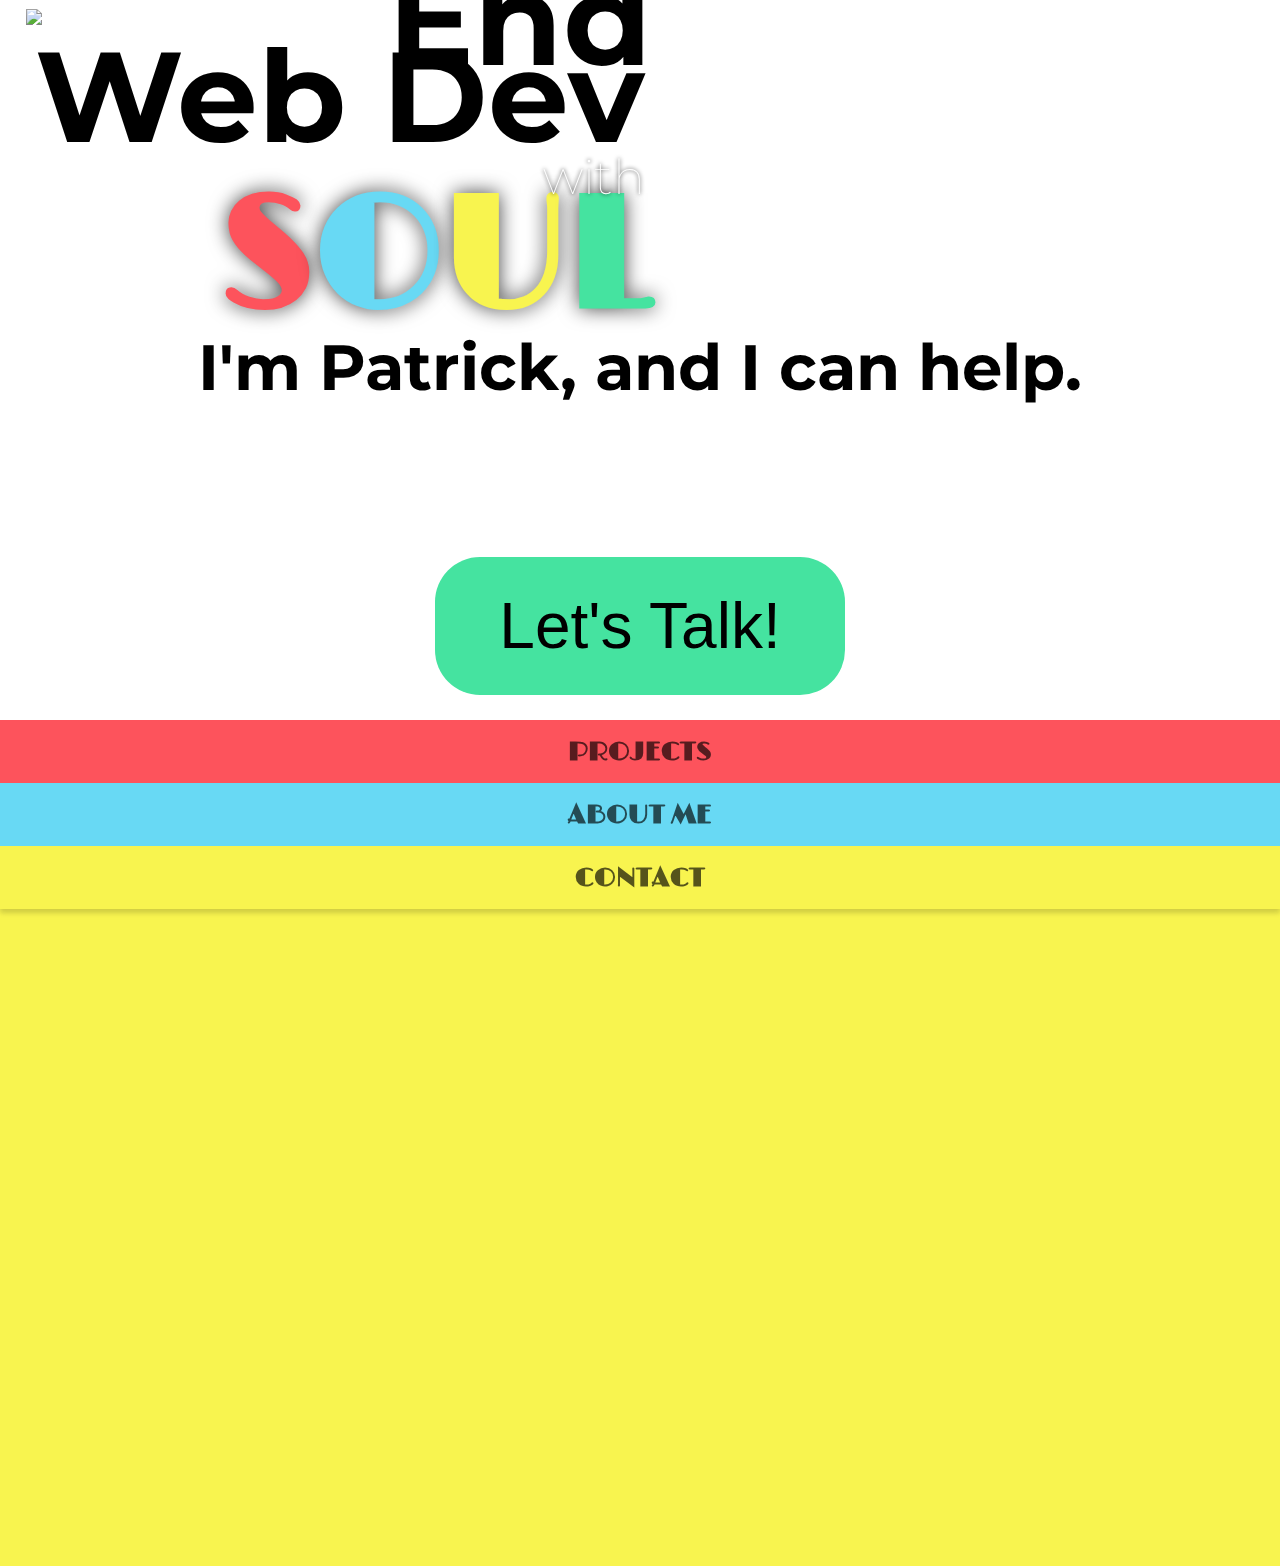
==== commit cfd8d1a4: "Implement Home Tab" ====
--- a/index.html
+++ b/index.html
@@ -4,11 +4,87 @@
     <meta charset="UTF-8">
     <meta name="viewport" content="width=device-width, initial-scale=1.0">
     <title>Patrick Billingsley</title>
+    <link rel="stylesheet" href="https://fonts.googleapis.com/css?family=Montserrat">
+    <link rel="stylesheet" href="https://fonts.googleapis.com/css?family=Limelight">
     <link rel="stylesheet" href="./resources/css/style.css">
 </head>
 
 <body>
 
+<section class="hero">
+    <h3 class="section-title" data-tab="1">HOME</h3>
+
+    <img src="./resources/img/logo.svg" class="logo">
+    <div class="hero__text__container">
+        <div class="hero__text__line">
+            <h1>Front-End</h1>
+        </div>
+        <div class="hero__text__line">
+            <h1>Web Dev</h1>
+        </div>
+        <div class="hero__text__line">
+            <span>with</span>
+        </div>
+        <div class="hero__text__line">
+            <span>S</span><span>O</span><span>U</span><span>L</span>
+        </div>
+    </div>
+    <div class="hero__sub-text__container">
+        <h2>I'm Patrick, and I can help.</h2>
+
+        <h4>I am proficient in HTML, CSS, and Javascript.<br>I am also an oxford comma enthusiast.</h4>
+    </div>
+    <button>Let's Talk!</button>
+</section>
+
+<section class="projects --hidden">
+    <h3 class="section-title" data-tab="2">PROJECTS</h3>
+
+    <div class="project-1">
+        <img src="./resources/img/synth.png" alt="Model-B Synthesizer" class="synth">
+        <div class="description__container">
+            <h3>The Model-B</h3>
+            <h4>Browser based synthesizer</h4>
+            <p>The Model-B(rowser) is a digital replica of the Moog Model-D utilizing the Web Audio API.</p>
+        </div>
+        <div class="cta__container">
+            <button>Current Version</button>
+            <button>GitHub Repo</button>
+        </div>
+    </div>
+    <div class="project-2">
+        <img src="./resources/img/calculator.png" alt="AI-108 Calculator" class="calculator">
+        <div class="description__container">
+            <h3>The AI-108</h3>
+            <h4>Progressive Web App Calculator</h4>
+            <p>The AI-108 is a digital replica of the Texas Instruments TI-108 elementary calculator utilizing progressive web app technology to function as a native app on Android and IOS.</p>
+        </div>
+        <div class="cta__container">
+            <button>Current Version</button>
+            <button>GitHub Repo</button>
+        </div>
+    </div>
+</section>
+
+<section class="about --hidden">
+    <h3 class="section-title" data-tab="3">ABOUT ME</h3>
+
+    <div class="quote__container">
+        <h3><span>"</span>We have to continually be jumping off cliffs and developing our wings on the way down.<span>"</span></h3>
+        <h4>--Kurt Vonnegut, Jr.</h4>
+    </div>
+    <div class="about-blurb__container">
+        <p>It's pretty much my life's theme. It's how I approached my long standing career in the entertainment industry, my entry into fatherhood, and it's why I excel as a front-end developer. My driving force to continually learn and self-teach invents new ways of thinking and approach.</p>
+    </div>
+</section>
+
+<section class="contact --hidden">
+    <h3 class="section-title" data-tab="4">CONTACT</h3>
+
+</section>
+
 </body>
 
+<script src="app.js"></script>
+
 </html>--- a/resources/css/style.css
+++ b/resources/css/style.css
@@ -1 +1,259 @@
-/* No CSS *//*# sourceMappingURL=style.css.map */+*,
+*::before,
+*::after {
+  margin: 0;
+  padding: 0;
+  -webkit-box-sizing: border-box;
+          box-sizing: border-box;
+}
+
+body {
+  width: 100vw;
+  height: 100vh;
+  font-family: Montserrat;
+  text-align: center;
+  overflow: hidden;
+  position: relative;
+  display: -ms-grid;
+  display: grid;
+  -ms-grid-rows: 1fr (7vh)[3];
+      grid-template-rows: 1fr repeat(3, 7vh);
+      grid-template-areas: "home" "projects" "about" "contact";
+}
+
+section {
+  width: 100vw;
+  height: 80vh;
+  overflow-x: hidden;
+  position: relative;
+  -webkit-transition: -webkit-transform 200ms;
+  transition: -webkit-transform 200ms;
+  transition: transform 200ms;
+  transition: transform 200ms, -webkit-transform 200ms;
+}
+
+h2 {
+  font-size: clamp(1.25rem, 6vw, 4rem);
+}
+
+h3 {
+  font-family: Limelight;
+  font-size: 3vh;
+  opacity: 0.65;
+}
+
+h4 {
+  font-size: clamp(0.5rem, 4vw, 4rem);
+  font-weight: 100;
+  color: white;
+  opacity: 0.65;
+}
+
+button,
+input[type="submit"] {
+  font-size: clamp(1.5rem, 5vw, 5rem);
+  background-color: #45e3a0;
+  padding: 0.5em 1em;
+  border: none;
+}
+
+.section-title {
+  height: 7vh;
+  display: -ms-grid;
+  display: grid;
+  -ms-flex-line-pack: center;
+      align-content: center;
+  -webkit-box-shadow: 0 4px 5px rgba(0, 0, 0, 0.25);
+          box-shadow: 0 4px 5px rgba(0, 0, 0, 0.25);
+  cursor: pointer;
+}
+
+.hero {
+  background-image: url(../img/hero.png);
+  background-repeat: no-repeat;
+  background-position: calc(46% + 25vw);
+  background-size: cover;
+  display: -ms-grid;
+  display: grid;
+  -ms-grid-columns: 50% 50%;
+      grid-template-columns: 50% 50%;
+  -ms-grid-rows: 33vh 1.25fr 1fr;
+      grid-template-rows: 33vh 1.25fr 1fr;
+      grid-template-areas: "hero-text  ." "hero-sub   hero-sub" "hero-but   hero-but";
+}
+
+.hero > .section-title {
+  width: 100vw;
+  position: absolute;
+  z-index: 10;
+  -webkit-box-shadow: none;
+          box-shadow: none;
+  -webkit-transform: translateY(-7vh);
+          transform: translateY(-7vh);
+  -webkit-transition: -webkit-transform 200ms ease-in-out;
+  transition: -webkit-transform 200ms ease-in-out;
+  transition: transform 200ms ease-in-out;
+  transition: transform 200ms ease-in-out, -webkit-transform 200ms ease-in-out;
+}
+
+.hero .--hidden {
+  -webkit-transform: translateY(0);
+          transform: translateY(0);
+}
+
+.hero__text__line {
+  word-break: keep-all;
+  font-size: clamp(1.1rem, 5vw, 5rem);
+  position: relative;
+}
+
+.hero__text__line:nth-of-type(1) {
+  right: -0.18em;
+}
+
+.hero__text__line:nth-of-type(2) {
+  right: -0.085em;
+}
+
+.hero__text__line:nth-of-type(3) {
+  font-size: clamp(1rem, 4vw, 3rem);
+  font-weight: 100;
+  color: white;
+  -webkit-filter: drop-shadow(0 0 2px black);
+          filter: drop-shadow(0 0 2px black);
+  top: 0.1em;
+  right: -0.1em;
+  z-index: 10;
+}
+
+.hero__text__line:nth-of-type(4) {
+  font-size: clamp(3rem, 18vw, 10rem);
+  right: -0.085em;
+  z-index: 5;
+  position: relative;
+}
+
+.hero__text__line:nth-of-type(4) span {
+  font-family: Limelight;
+  font-weight: 900;
+  position: relative;
+  -webkit-filter: drop-shadow(0 0 10px rgba(0, 0, 0, 0.75));
+          filter: drop-shadow(0 0 10px rgba(0, 0, 0, 0.75));
+}
+
+.hero__text__line:nth-of-type(4) span:nth-of-type(1) {
+  color: #fd535c;
+}
+
+.hero__text__line:nth-of-type(4) span:nth-of-type(2) {
+  color: #68d9f4;
+}
+
+.hero__text__line:nth-of-type(4) span:nth-of-type(3) {
+  color: #f8f44f;
+}
+
+.hero__text__line:nth-of-type(4) span:nth-of-type(4) {
+  color: #45e3a0;
+}
+
+.hero__text__container {
+  margin-left: 2vw;
+  -ms-grid-row: 1;
+  -ms-grid-column: 1;
+  grid-area: hero-text;
+  text-align: right;
+  line-height: 6vw;
+  -ms-flex-item-align: end;
+      -ms-grid-row-align: end;
+      align-self: end;
+}
+
+.hero__sub-text__container {
+  -ms-grid-row: 2;
+  -ms-grid-column: 1;
+  -ms-grid-column-span: 2;
+  grid-area: hero-sub;
+  -ms-flex-item-align: end;
+      -ms-grid-row-align: end;
+      align-self: end;
+}
+
+.hero button {
+  border-radius: 5vh;
+  padding: 0.5em 1em;
+  -ms-grid-row: 3;
+  -ms-grid-column: 1;
+  -ms-grid-column-span: 2;
+  grid-area: hero-but;
+  place-self: center;
+  display: -ms-grid;
+  display: grid;
+  place-content: center;
+}
+
+.projects {
+  background-color: #fd535c;
+  -ms-grid-row: 2;
+  -ms-grid-column: 1;
+  grid-area: projects;
+  -webkit-transform: translateY(-73vh);
+          transform: translateY(-73vh);
+  z-index: 20;
+}
+
+.projects > .section-title__container {
+  background-color: #fd535c;
+}
+
+.about {
+  background-color: #68d9f4;
+  -ms-grid-row: 3;
+  -ms-grid-column: 1;
+  grid-area: about;
+  -webkit-transform: translateY(-73vh);
+          transform: translateY(-73vh);
+  z-index: 30;
+}
+
+.about > .section-title__container {
+  background-color: #68d9f4;
+}
+
+.contact {
+  background-color: #f8f44f;
+  -ms-grid-row: 4;
+  -ms-grid-column: 1;
+  grid-area: contact;
+  -webkit-transform: translateY(-73vh);
+          transform: translateY(-73vh);
+  z-index: 40;
+}
+
+.contact > .section-title__container {
+  background-color: #f8f44f;
+}
+
+.--hidden {
+  -webkit-transform: translateY(0);
+          transform: translateY(0);
+}
+
+@media (orientation: portrait) and (min-width: 575px) {
+  .hero {
+    background-position: left;
+  }
+}
+
+@media (orientation: landscape) {
+  .hero {
+    background-position: center;
+  }
+}
+
+.logo {
+  width: 5vh;
+  margin: 1vh 2vw;
+  position: absolute;
+}
+/*# sourceMappingURL=style.css.map */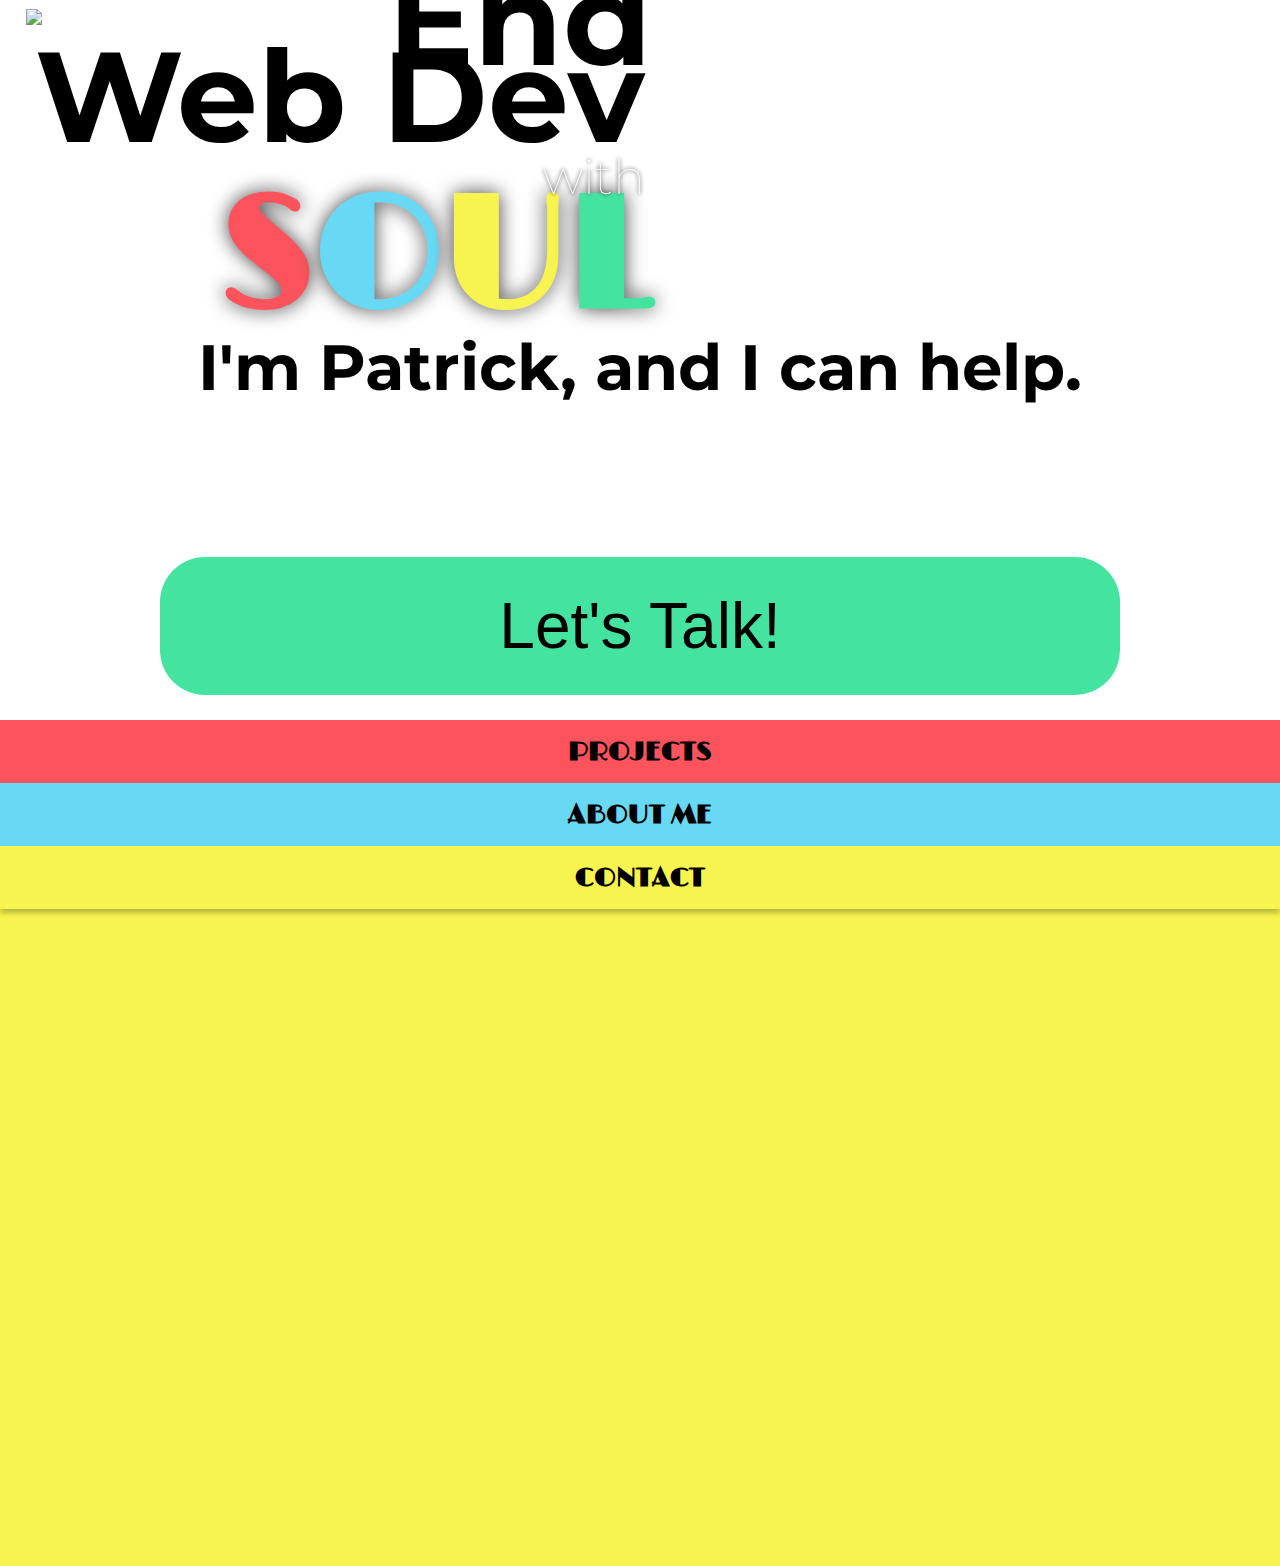
==== commit c4d74102: "Begin Styling Projects and Implementing Interactivity" ====
--- a/index.html
+++ b/index.html
@@ -40,29 +40,21 @@
 <section class="projects --hidden">
     <h3 class="section-title" data-tab="2">PROJECTS</h3>
 
-    <div class="project-1">
-        <img src="./resources/img/synth.png" alt="Model-B Synthesizer" class="synth">
-        <div class="description__container">
-            <h3>The Model-B</h3>
-            <h4>Browser based synthesizer</h4>
-            <p>The Model-B(rowser) is a digital replica of the Moog Model-D utilizing the Web Audio API.</p>
-        </div>
-        <div class="cta__container">
-            <button>Current Version</button>
-            <button>GitHub Repo</button>
-        </div>
+    <div class="projects__section projects__section--hidden" data-project="1">
+        <img src="./resources/img/synth.png" alt="Model-B Synthesizer" class="projects__section__img">
+        <h3>The Model-B</h3>
+        <h4>Browser based synthesizer</h4>
+        <p>The Model-B(rowser) is a digital replica of the Moog Model-D utilizing the Web Audio API.</p>
+        <button>Current Version</button>
+        <button>GitHub Repo</button>
     </div>
-    <div class="project-2">
-        <img src="./resources/img/calculator.png" alt="AI-108 Calculator" class="calculator">
-        <div class="description__container">
-            <h3>The AI-108</h3>
-            <h4>Progressive Web App Calculator</h4>
-            <p>The AI-108 is a digital replica of the Texas Instruments TI-108 elementary calculator utilizing progressive web app technology to function as a native app on Android and IOS.</p>
-        </div>
-        <div class="cta__container">
-            <button>Current Version</button>
-            <button>GitHub Repo</button>
-        </div>
+    <div class="projects__section projects__section--hidden" data-project="2">
+        <img src="./resources/img/calculator.png" alt="AI-108 Calculator" class="projects__section__img">
+        <h3>The AI-108</h3>
+        <h4>Progressive Web App Calculator</h4>
+        <p>The AI-108 is a digital replica of the Texas Instruments TI-108 elementary calculator utilizing progressive web app technology to function as a native app on Android and IOS.</p>
+        <button>Current Version</button>
+        <button>GitHub Repo</button>
     </div>
 </section>
 
--- a/resources/css/style.css
+++ b/resources/css/style.css
@@ -18,7 +18,7 @@
   display: grid;
   -ms-grid-rows: 1fr (7vh)[3];
       grid-template-rows: 1fr repeat(3, 7vh);
-      grid-template-areas: "home" "projects" "about" "contact";
+      grid-template-areas: "hero" "projects" "about" "contact";
 }
 
 section {
@@ -39,7 +39,6 @@
 h3 {
   font-family: Limelight;
   font-size: 3vh;
-  opacity: 0.65;
 }
 
 h4 {
@@ -49,16 +48,32 @@
   opacity: 0.65;
 }
 
+p {
+  font-size: clamp(0.75rem, 2vh, 3rem);
+  padding: 1em 0;
+}
+
 button,
 input[type="submit"] {
+  width: 75%;
   font-size: clamp(1.5rem, 5vw, 5rem);
   background-color: #45e3a0;
   padding: 0.5em 1em;
   border: none;
+  border-radius: 5vh;
+  padding: 0.5em 1em;
+  place-self: center;
+  display: -ms-grid;
+  display: grid;
+  place-content: center;
 }
 
 .section-title {
   height: 7vh;
+  position: -webkit-sticky;
+  position: sticky;
+  top: 0;
+  z-index: 100;
   display: -ms-grid;
   display: grid;
   -ms-flex-line-pack: center;
@@ -180,16 +195,10 @@
 }
 
 .hero button {
-  border-radius: 5vh;
-  padding: 0.5em 1em;
   -ms-grid-row: 3;
   -ms-grid-column: 1;
   -ms-grid-column-span: 2;
   grid-area: hero-but;
-  place-self: center;
-  display: -ms-grid;
-  display: grid;
-  place-content: center;
 }
 
 .projects {
@@ -200,9 +209,47 @@
   -webkit-transform: translateY(-73vh);
           transform: translateY(-73vh);
   z-index: 20;
-}
-
-.projects > .section-title__container {
+  display: -ms-grid;
+  display: grid;
+  -ms-grid-rows: 1fr 1fr;
+      grid-template-rows: 1fr 1fr;
+}
+
+.projects__section {
+  padding: 0 5vw;
+  -ms-flex-negative: 1;
+      flex-shrink: 1;
+  display: -ms-grid;
+  display: grid;
+  place-items: center;
+  -ms-grid-rows: 30vh 5vh 3vh 15vh 8vh 12vh;
+      grid-template-rows: 30vh 5vh 3vh 15vh 8vh 12vh;
+}
+
+.projects__section__img {
+  max-width: 90vw;
+  max-height: 25vh;
+  -webkit-box-shadow: 1em 1em 40px rgba(0, 0, 0, 0.5);
+          box-shadow: 1em 1em 40px rgba(0, 0, 0, 0.5);
+  -webkit-transition: -webkit-transform 200ms ease-in-out, -webkit-box-shadow 200ms ease-in-out;
+  transition: -webkit-transform 200ms ease-in-out, -webkit-box-shadow 200ms ease-in-out;
+  transition: transform 200ms ease-in-out, box-shadow 200ms ease-in-out;
+  transition: transform 200ms ease-in-out, box-shadow 200ms ease-in-out, -webkit-transform 200ms ease-in-out, -webkit-box-shadow 200ms ease-in-out;
+}
+
+.projects__section--hidden {
+  height: 35vh;
+  overflow: hidden;
+}
+
+.projects__section--hidden > img {
+  -webkit-transform: scale(0.9, 0.9);
+          transform: scale(0.9, 0.9);
+  -webkit-box-shadow: 0.25em 0.25em 10px rgba(0, 0, 0, 0.75);
+          box-shadow: 0.25em 0.25em 10px rgba(0, 0, 0, 0.75);
+}
+
+.projects > .section-title {
   background-color: #fd535c;
 }
 
@@ -237,6 +284,7 @@
 .--hidden {
   -webkit-transform: translateY(0);
           transform: translateY(0);
+  overflow-y: hidden;
 }
 
 @media (orientation: portrait) and (min-width: 575px) {
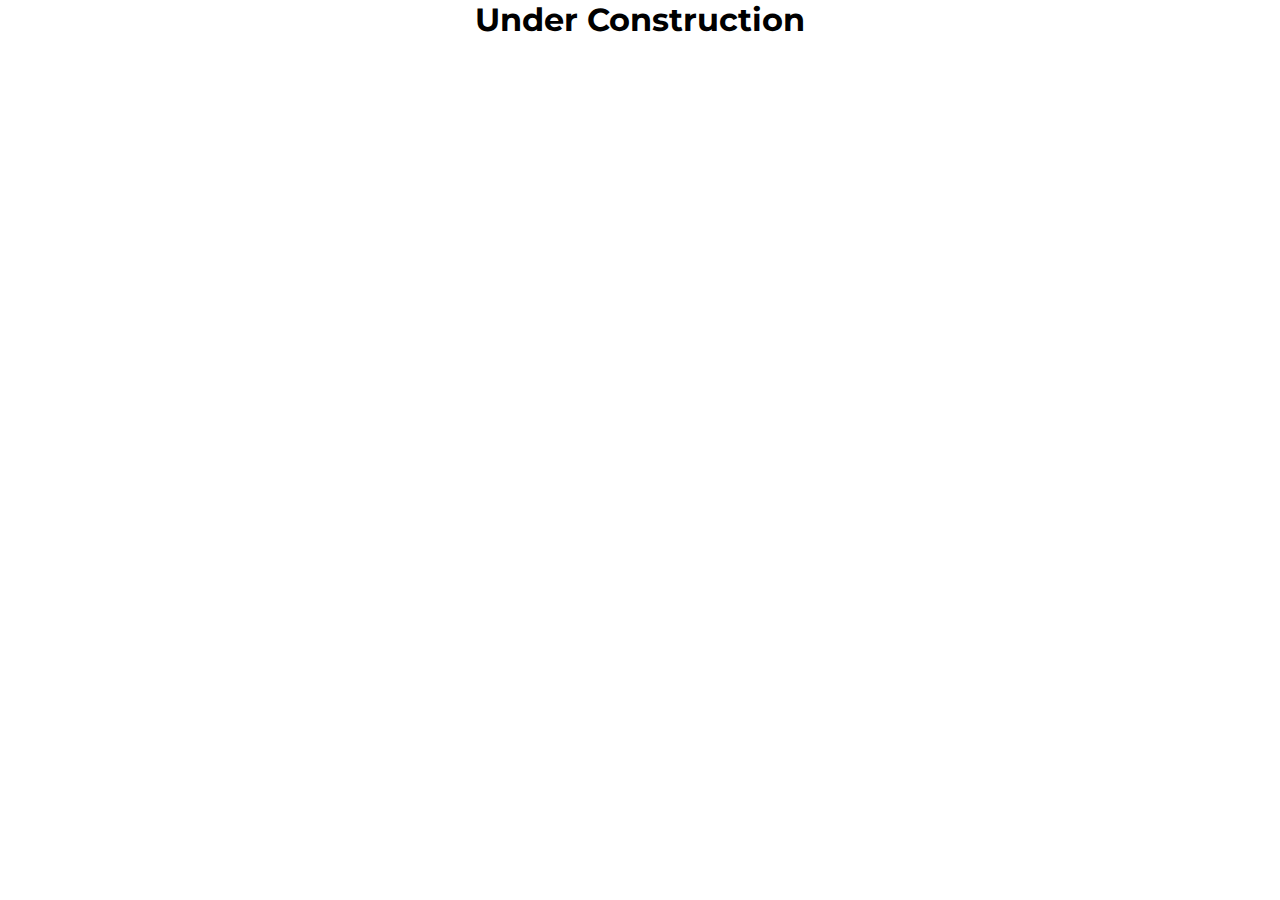
==== commit 0825fa72: "Replaces site with Under Construction text" ====
--- a/index.html
+++ b/index.html
@@ -11,7 +11,9 @@
 
 <body>
 
-<section class="hero">
+    <h1>Under Construction</h1>
+
+<!-- <section class="hero">
     <h3 class="section-title" data-tab="1">HOME</h3>
 
     <img src="./resources/img/logo.svg" class="logo">
@@ -34,27 +36,29 @@
 
         <h4>I am proficient in HTML, CSS, and Javascript.<br>I am also an oxford comma enthusiast.</h4>
     </div>
-    <button>Let's Talk!</button>
+    <a href="">Let's Talk!</a>
 </section>
 
 <section class="projects --hidden">
     <h3 class="section-title" data-tab="2">PROJECTS</h3>
 
     <div class="projects__section projects__section--hidden" data-project="1">
+        <span id="back-button">&#8592; BACK</span>
         <img src="./resources/img/synth.png" alt="Model-B Synthesizer" class="projects__section__img">
         <h3>The Model-B</h3>
         <h4>Browser based synthesizer</h4>
         <p>The Model-B(rowser) is a digital replica of the Moog Model-D utilizing the Web Audio API.</p>
-        <button>Current Version</button>
-        <button>GitHub Repo</button>
+        <a href="">Current Version</a>
+        <a href="">GitHub Repo</a>
     </div>
     <div class="projects__section projects__section--hidden" data-project="2">
+        <span id="back-button">&#8592; BACK</span>
         <img src="./resources/img/calculator.png" alt="AI-108 Calculator" class="projects__section__img">
         <h3>The AI-108</h3>
         <h4>Progressive Web App Calculator</h4>
         <p>The AI-108 is a digital replica of the Texas Instruments TI-108 elementary calculator utilizing progressive web app technology to function as a native app on Android and IOS.</p>
-        <button>Current Version</button>
-        <button>GitHub Repo</button>
+        <a href="">Current Version</a>
+        <a href="">GitHub Repo</a>
     </div>
 </section>
 
@@ -73,10 +77,10 @@
 <section class="contact --hidden">
     <h3 class="section-title" data-tab="4">CONTACT</h3>
 
-</section>
+</section> -->
 
 </body>
 
-<script src="app.js"></script>
+<!-- <script src="app.js"></script> -->
 
 </html>--- a/resources/css/style.css
+++ b/resources/css/style.css
@@ -10,6 +10,7 @@
 body {
   width: 100vw;
   height: 100vh;
+  height: calc(var(--vh, 1vh) * 100);
   font-family: Montserrat;
   text-align: center;
   overflow: hidden;
@@ -50,15 +51,13 @@
 
 p {
   font-size: clamp(0.75rem, 2vh, 3rem);
-  padding: 1em 0;
-}
-
-button,
+}
+
+a,
 input[type="submit"] {
   width: 75%;
   font-size: clamp(1.5rem, 5vw, 5rem);
   background-color: #45e3a0;
-  padding: 0.5em 1em;
   border: none;
   border-radius: 5vh;
   padding: 0.5em 1em;
@@ -69,7 +68,8 @@
 }
 
 .section-title {
-  height: 7vh;
+  width: 100vw;
+  min-height: 7vh;
   position: -webkit-sticky;
   position: sticky;
   top: 0;
@@ -194,7 +194,7 @@
       align-self: end;
 }
 
-.hero button {
+.hero a {
   -ms-grid-row: 3;
   -ms-grid-column: 1;
   -ms-grid-column-span: 2;
@@ -209,44 +209,95 @@
   -webkit-transform: translateY(-73vh);
           transform: translateY(-73vh);
   z-index: 20;
-  display: -ms-grid;
-  display: grid;
-  -ms-grid-rows: 1fr 1fr;
-      grid-template-rows: 1fr 1fr;
+  display: -webkit-box;
+  display: -ms-flexbox;
+  display: flex;
+  -webkit-box-orient: vertical;
+  -webkit-box-direction: normal;
+      -ms-flex-direction: column;
+          flex-direction: column;
 }
 
 .projects__section {
-  padding: 0 5vw;
-  -ms-flex-negative: 1;
-      flex-shrink: 1;
-  display: -ms-grid;
-  display: grid;
-  place-items: center;
-  -ms-grid-rows: 30vh 5vh 3vh 15vh 8vh 12vh;
-      grid-template-rows: 30vh 5vh 3vh 15vh 8vh 12vh;
+  height: 73vh;
+  overflow: hidden;
+  -ms-flex-negative: 0;
+      flex-shrink: 0;
+  -webkit-transition: -webkit-flex-shrink 300ms;
+  transition: -webkit-flex-shrink 300ms;
+  transition: flex-shrink 300ms;
+  transition: flex-shrink 300ms, -webkit-flex-shrink 300ms, -ms-flex-negative 300ms;
+}
+
+.projects__section span:nth-of-type(1) {
+  width: 25%;
+  font-size: clamp(1rem, 2vw, 3rem);
+  background-color: #fd535c;
+  border: none;
+  border-radius: 5vh;
+  padding: 0;
+  margin: 2em;
+  display: block;
+  position: absolute;
+  z-index: 30;
+  cursor: pointer;
+}
+
+.projects__section h4 {
+  margin-top: 0;
+}
+
+.projects__section * {
+  margin: 1.2rem auto 0;
+  -webkit-transition: opacity 500ms ease-out, -webkit-transform 500ms ease-in-out;
+  transition: opacity 500ms ease-out, -webkit-transform 500ms ease-in-out;
+  transition: transform 500ms ease-in-out, opacity 500ms ease-out;
+  transition: transform 500ms ease-in-out, opacity 500ms ease-out, -webkit-transform 500ms ease-in-out;
 }
 
 .projects__section__img {
   max-width: 90vw;
   max-height: 25vh;
-  -webkit-box-shadow: 1em 1em 40px rgba(0, 0, 0, 0.5);
-          box-shadow: 1em 1em 40px rgba(0, 0, 0, 0.5);
-  -webkit-transition: -webkit-transform 200ms ease-in-out, -webkit-box-shadow 200ms ease-in-out;
-  transition: -webkit-transform 200ms ease-in-out, -webkit-box-shadow 200ms ease-in-out;
-  transition: transform 200ms ease-in-out, box-shadow 200ms ease-in-out;
-  transition: transform 200ms ease-in-out, box-shadow 200ms ease-in-out, -webkit-transform 200ms ease-in-out, -webkit-box-shadow 200ms ease-in-out;
+  position: relative;
+  -webkit-filter: drop-shadow(1em 1em 40px rgba(0, 0, 0, 0.5));
+          filter: drop-shadow(1em 1em 40px rgba(0, 0, 0, 0.5));
+  -webkit-transition: -webkit-transform 500ms 300ms ease-in-out, -webkit-filter 500ms 300ms ease-in-out;
+  transition: -webkit-transform 500ms 300ms ease-in-out, -webkit-filter 500ms 300ms ease-in-out;
+  transition: transform 500ms 300ms ease-in-out, filter 500ms 300ms ease-in-out;
+  transition: transform 500ms 300ms ease-in-out, filter 500ms 300ms ease-in-out, -webkit-transform 500ms 300ms ease-in-out, -webkit-filter 500ms 300ms ease-in-out;
 }
 
 .projects__section--hidden {
-  height: 35vh;
-  overflow: hidden;
+  -ms-flex-negative: 1;
+      flex-shrink: 1;
+}
+
+.projects__section--hidden span:nth-of-type(1) {
+  opacity: 0;
 }
 
 .projects__section--hidden > img {
-  -webkit-transform: scale(0.9, 0.9);
-          transform: scale(0.9, 0.9);
-  -webkit-box-shadow: 0.25em 0.25em 10px rgba(0, 0, 0, 0.75);
-          box-shadow: 0.25em 0.25em 10px rgba(0, 0, 0, 0.75);
+  -webkit-transform: scale(80%);
+          transform: scale(80%);
+  -webkit-filter: grayscale(20%) drop-shadow(0.1em 0.1em 5px rgba(0, 0, 0, 0.9));
+          filter: grayscale(20%) drop-shadow(0.1em 0.1em 5px rgba(0, 0, 0, 0.9));
+  position: relative;
+  cursor: pointer;
+  -webkit-transition: -webkit-transform 500ms ease-in-out, -webkit-filter 500ms ease-in-out;
+  transition: -webkit-transform 500ms ease-in-out, -webkit-filter 500ms ease-in-out;
+  transition: transform 500ms ease-in-out, filter 500ms ease-in-out;
+  transition: transform 500ms ease-in-out, filter 500ms ease-in-out, -webkit-transform 500ms ease-in-out, -webkit-filter 500ms ease-in-out;
+}
+
+.projects__section--hidden > img ~ h3,
+.projects__section--hidden > img ~ h4 {
+  -webkit-transform: translateY(-1.25rem);
+          transform: translateY(-1.25rem);
+}
+
+.projects__section--hidden > img ~ p,
+.projects__section--hidden > img ~ button {
+  opacity: 0;
 }
 
 .projects > .section-title {
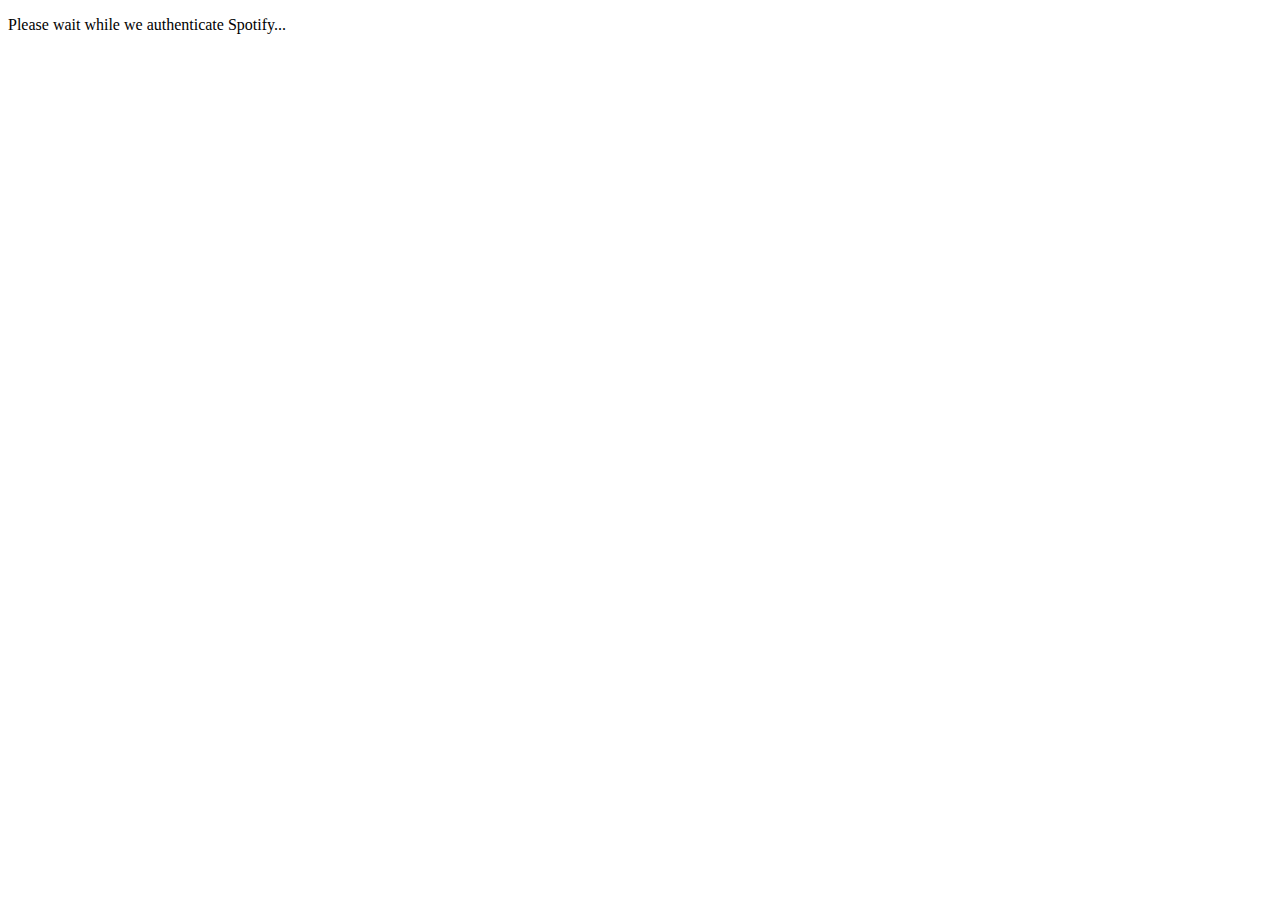
==== commit 8649c108: "Updates site for Spotify authentication" ====
--- a/index.html
+++ b/index.html
@@ -3,15 +3,22 @@
 <head>
     <meta charset="UTF-8">
     <meta name="viewport" content="width=device-width, initial-scale=1.0">
-    <title>Patrick Billingsley</title>
-    <link rel="stylesheet" href="https://fonts.googleapis.com/css?family=Montserrat">
+    <title>Authenticating Spotify</title>
+    <!-- <link rel="stylesheet" href="https://fonts.googleapis.com/css?family=Montserrat">
     <link rel="stylesheet" href="https://fonts.googleapis.com/css?family=Limelight">
-    <link rel="stylesheet" href="./resources/css/style.css">
+    <link rel="stylesheet" href="./resources/css/style.css"> -->
 </head>
 
 <body>
 
-    <h1>Under Construction</h1>
+    <p>Please wait while we authenticate Spotify...</p>
+	<script type="text/javascript">
+		if(window.opener) {
+			window.opener.postMessage('?' + window.location.href.split('?')[1], "*");
+		} else {
+			window.close();
+		}
+	</script>
 
 <!-- <section class="hero">
     <h3 class="section-title" data-tab="1">HOME</h3>
